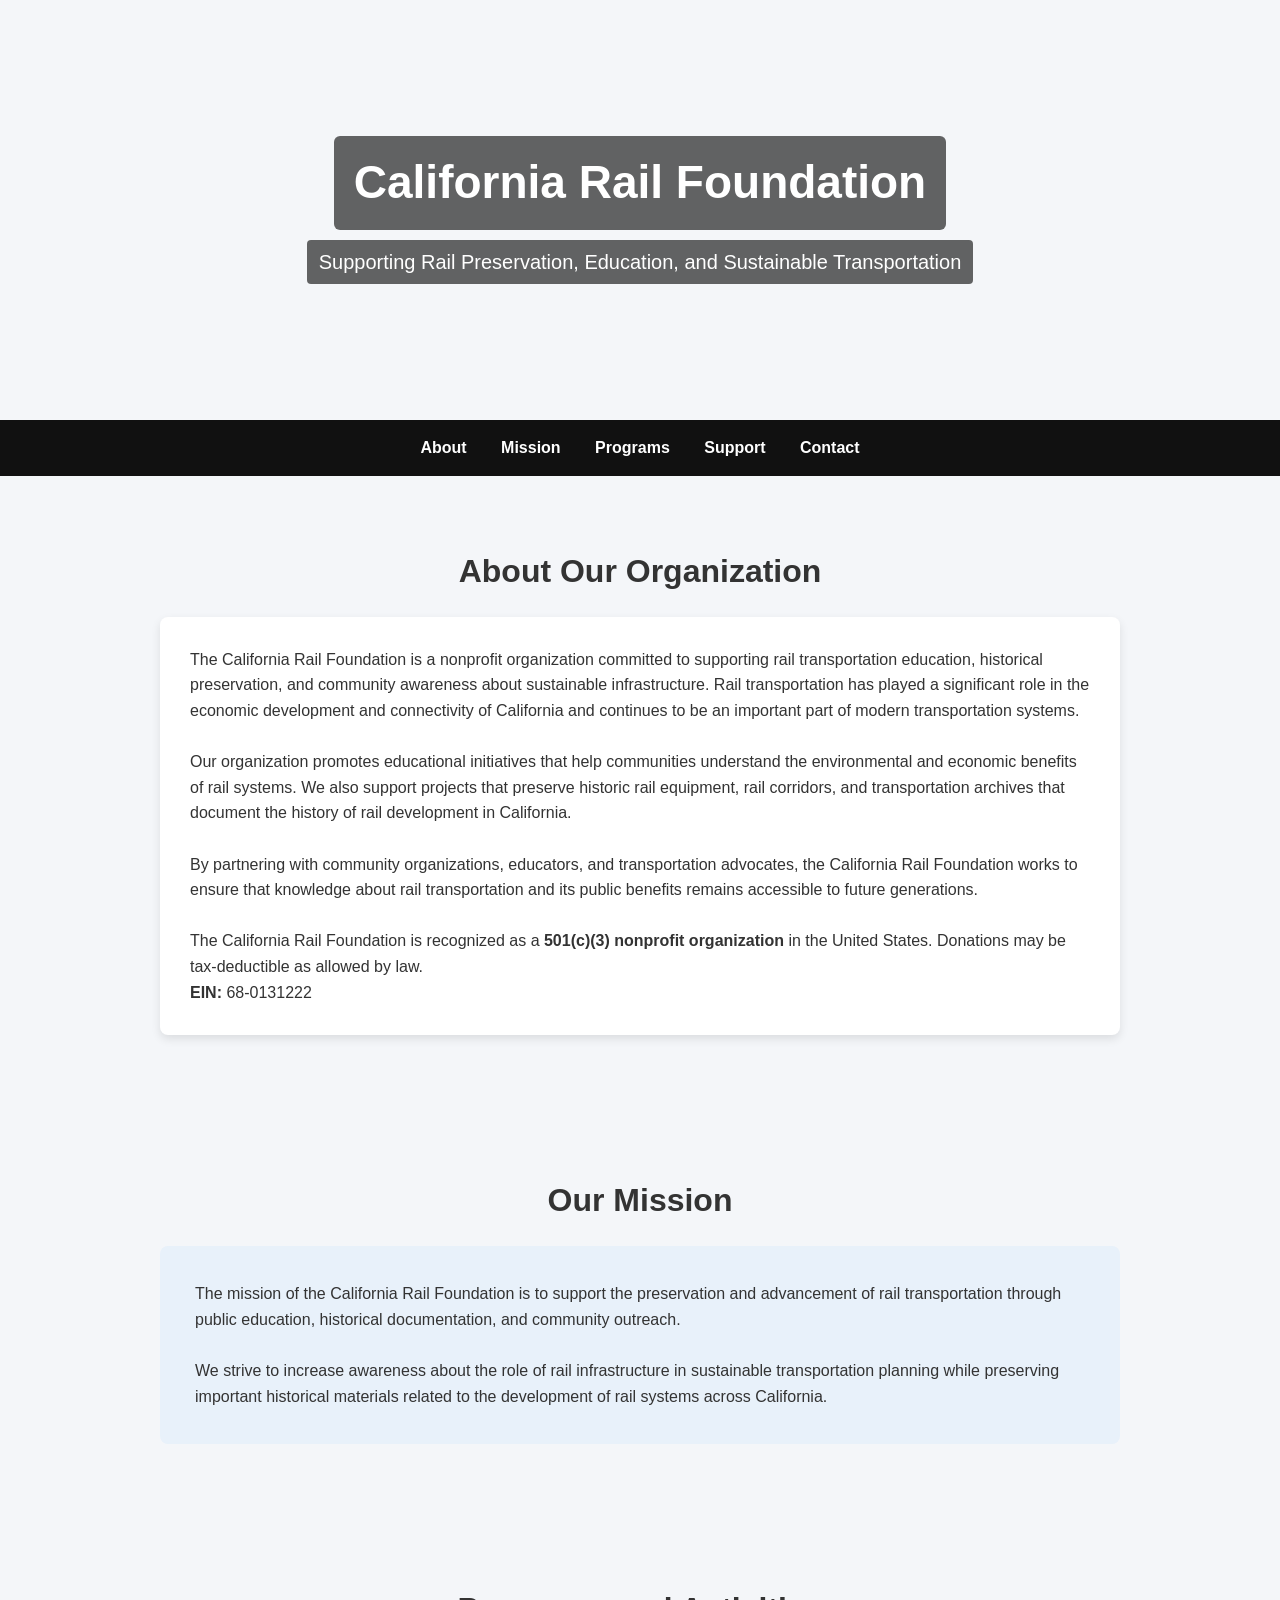
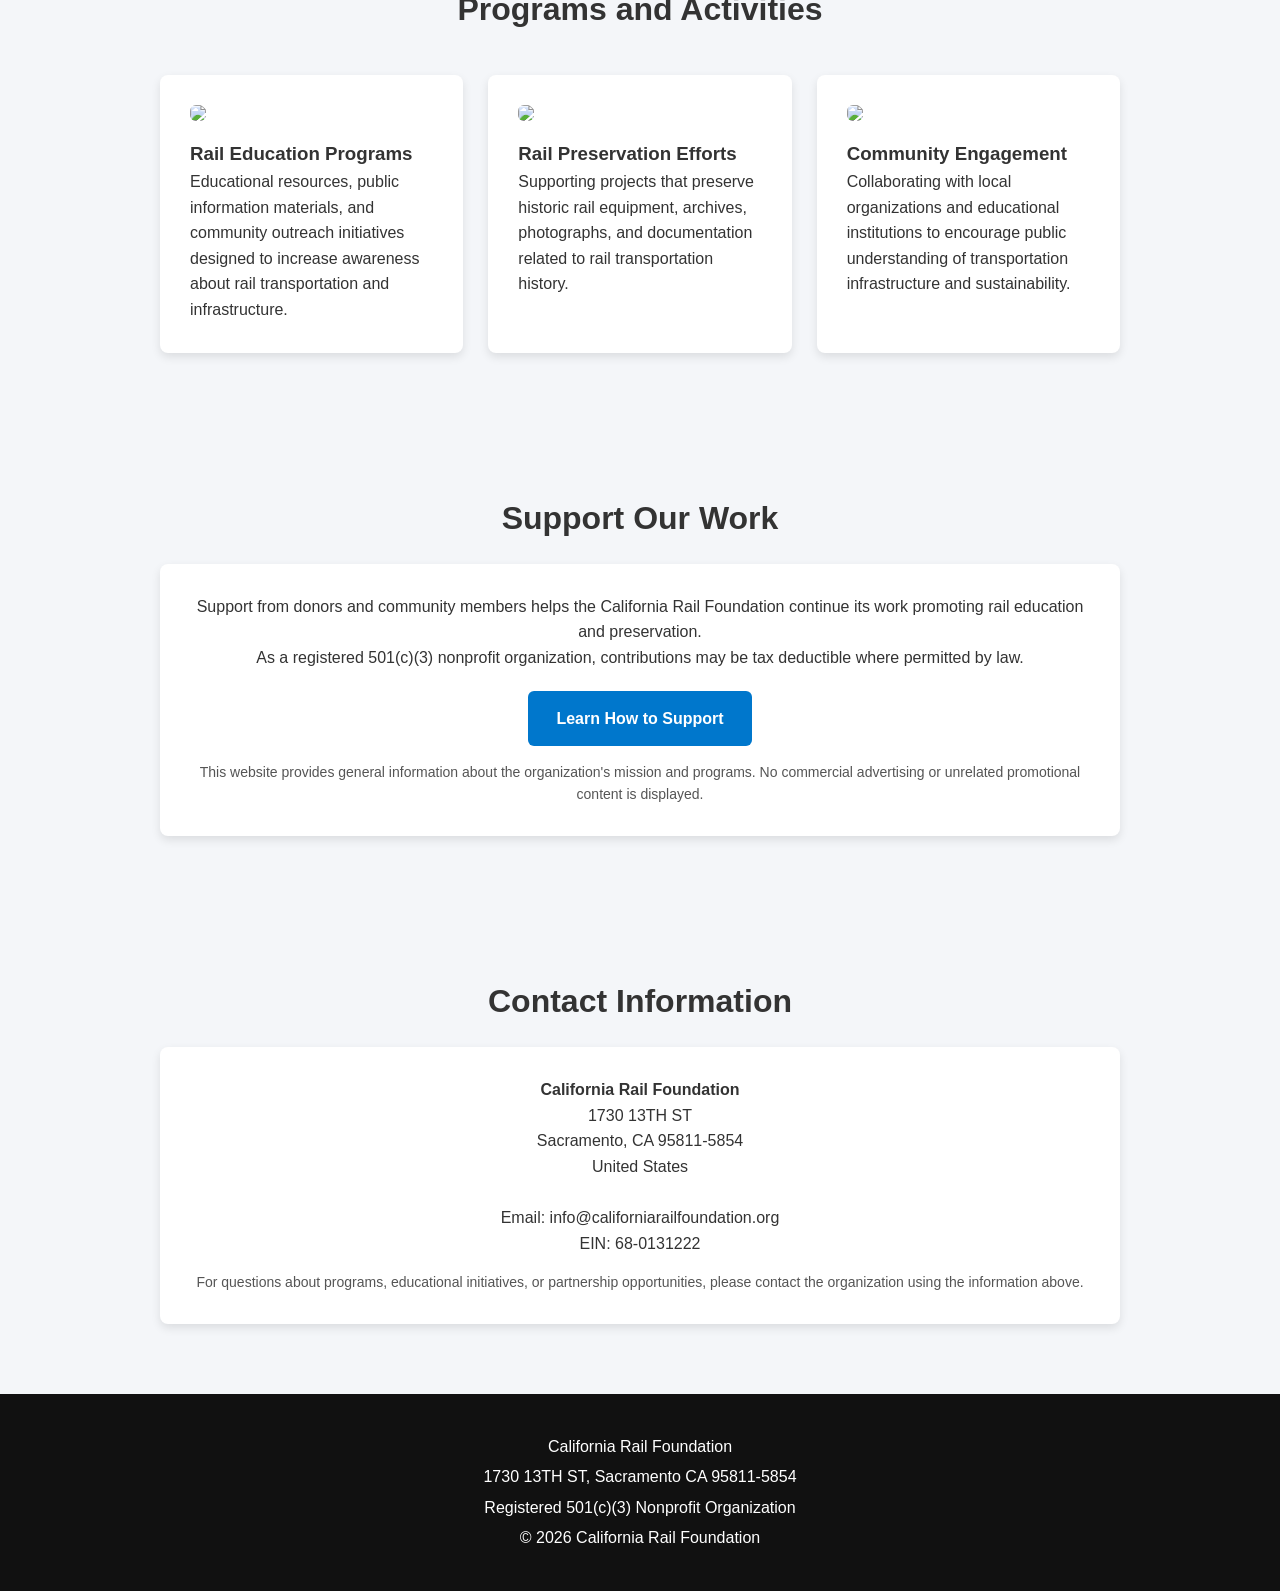
==== index.html @ eda90eb4 "Update index.html" ====
<!DOCTYPE html>
<html lang="en">

<head>

<meta charset="UTF-8">
<meta name="viewport" content="width=device-width, initial-scale=1.0">

<title>California Rail Foundation | Nonprofit Organization</title>

<meta name="description" content="California Rail Foundation is a nonprofit organization dedicated to rail preservation, transportation education, and sustainable infrastructure awareness.">

<style>

*{
margin:0;
padding:0;
box-sizing:border-box;
}

body{
font-family:Arial, Helvetica, sans-serif;
background:#f4f6f9;
color:#333;
line-height:1.6;
scroll-behavior:smooth;
}

header{
background:url("https://images.unsplash.com/photo-1501706362039-c6e13bdfc6df") center/cover;
height:420px;
display:flex;
align-items:center;
justify-content:center;
flex-direction:column;
text-align:center;
color:white;
}

header h1{
font-size:46px;
background:rgba(0,0,0,0.6);
padding:10px 20px;
border-radius:6px;
}

header p{
margin-top:10px;
font-size:20px;
background:rgba(0,0,0,0.6);
padding:6px 12px;
border-radius:4px;
}

nav{
background:#111;
padding:15px;
text-align:center;
position:sticky;
top:0;
z-index:999;
}

nav a{
color:white;
text-decoration:none;
margin:0 15px;
font-weight:bold;
}

nav a:hover{
color:#00bfff;
}

section{
max-width:1000px;
margin:auto;
padding:70px 20px;
}

h2{
font-size:32px;
margin-bottom:20px;
text-align:center;
}

.card{
background:white;
padding:30px;
border-radius:8px;
box-shadow:0 4px 10px rgba(0,0,0,0.1);
margin-top:20px;
}

.grid{
display:grid;
grid-template-columns:repeat(auto-fit,minmax(250px,1fr));
gap:25px;
}

.program img{
width:100%;
border-radius:6px;
margin-bottom:10px;
}

.mission{
background:#e8f1fa;
padding:35px;
border-radius:8px;
}

.donate{
text-align:center;
}

.donate a{
display:inline-block;
background:#0077cc;
color:white;
padding:15px 28px;
margin-top:20px;
border-radius:6px;
text-decoration:none;
font-weight:bold;
}

.donate a:hover{
background:#005fa3;
}

.contact{
text-align:center;
}

.policy{
font-size:14px;
color:#555;
margin-top:15px;
}

footer{
background:#111;
color:white;
text-align:center;
padding:35px;
}

footer p{
margin:5px 0;
}

@media(max-width:700px){

header h1{
font-size:30px;
}

h2{
font-size:26px;
}

}

</style>

</head>

<body>

<header>

<h1>California Rail Foundation</h1>

<p>Supporting Rail Preservation, Education, and Sustainable Transportation</p>

</header>

<nav>

<a href="#about">About</a>
<a href="#mission">Mission</a>
<a href="#programs">Programs</a>
<a href="#donate">Support</a>
<a href="#contact">Contact</a>

</nav>

<section id="about">

<h2>About Our Organization</h2>

<div class="card">

<p>
The California Rail Foundation is a nonprofit organization committed to supporting
rail transportation education, historical preservation, and community awareness
about sustainable infrastructure. Rail transportation has played a significant
role in the economic development and connectivity of California and continues
to be an important part of modern transportation systems.
</p>

<br>

<p>
Our organization promotes educational initiatives that help communities understand
the environmental and economic benefits of rail systems. We also support projects
that preserve historic rail equipment, rail corridors, and transportation archives
that document the history of rail development in California.
</p>

<br>

<p>
By partnering with community organizations, educators, and transportation
advocates, the California Rail Foundation works to ensure that knowledge about
rail transportation and its public benefits remains accessible to future
generations.
</p>

<br>

<p>
The California Rail Foundation is recognized as a <strong>501(c)(3) nonprofit
organization</strong> in the United States. Donations may be tax-deductible as
allowed by law.
</p>

<p><strong>EIN:</strong> 68-0131222</p>

</div>

</section>

<section id="mission">

<h2>Our Mission</h2>

<div class="mission">

<p>
The mission of the California Rail Foundation is to support the preservation
and advancement of rail transportation through public education, historical
documentation, and community outreach.
</p>

<br>

<p>
We strive to increase awareness about the role of rail infrastructure in
sustainable transportation planning while preserving important historical
materials related to the development of rail systems across California.
</p>

</div>

</section>

<section id="programs">

<h2>Programs and Activities</h2>

<div class="grid">

<div class="card program">

<img src="https://images.unsplash.com/photo-1517949908110-72c2cb9c1cce">

<h3>Rail Education Programs</h3>

<p>
Educational resources, public information materials, and community outreach
initiatives designed to increase awareness about rail transportation and
infrastructure.
</p>

</div>

<div class="card program">

<img src="https://images.unsplash.com/photo-1502877338535-766e1452684a">

<h3>Rail Preservation Efforts</h3>

<p>
Supporting projects that preserve historic rail equipment, archives,
photographs, and documentation related to rail transportation history.
</p>

</div>

<div class="card program">

<img src="https://images.unsplash.com/photo-1494526585095-c41746248156">

<h3>Community Engagement</h3>

<p>
Collaborating with local organizations and educational institutions to
encourage public understanding of transportation infrastructure and
sustainability.
</p>

</div>

</div>

</section>

<section id="donate">

<h2>Support Our Work</h2>

<div class="card donate">

<p>
Support from donors and community members helps the California Rail
Foundation continue its work promoting rail education and preservation.
</p>

<p>
As a registered 501(c)(3) nonprofit organization, contributions may be
tax deductible where permitted by law.
</p>

<a href="#">Learn How to Support</a>

<p class="policy">
This website provides general information about the organization's
mission and programs. No commercial advertising or unrelated
promotional content is displayed.
</p>

</div>

</section>

<section id="contact">

<h2>Contact Information</h2>

<div class="card contact">

<p><strong>California Rail Foundation</strong></p>

<p>
1730 13TH ST<br>
Sacramento, CA 95811-5854<br>
United States
</p>

<br>

<p>Email: info@californiarailfoundation.org</p>

<p>EIN: 68-0131222</p>

<p class="policy">
For questions about programs, educational initiatives, or partnership
opportunities, please contact the organization using the information above.
</p>

</div>

</section>

<footer>

<p>California Rail Foundation</p>

<p>1730 13TH ST, Sacramento CA 95811-5854</p>

<p>Registered 501(c)(3) Nonprofit Organization</p>

<p>© 2026 California Rail Foundation</p>

</footer>

</body>
</html>
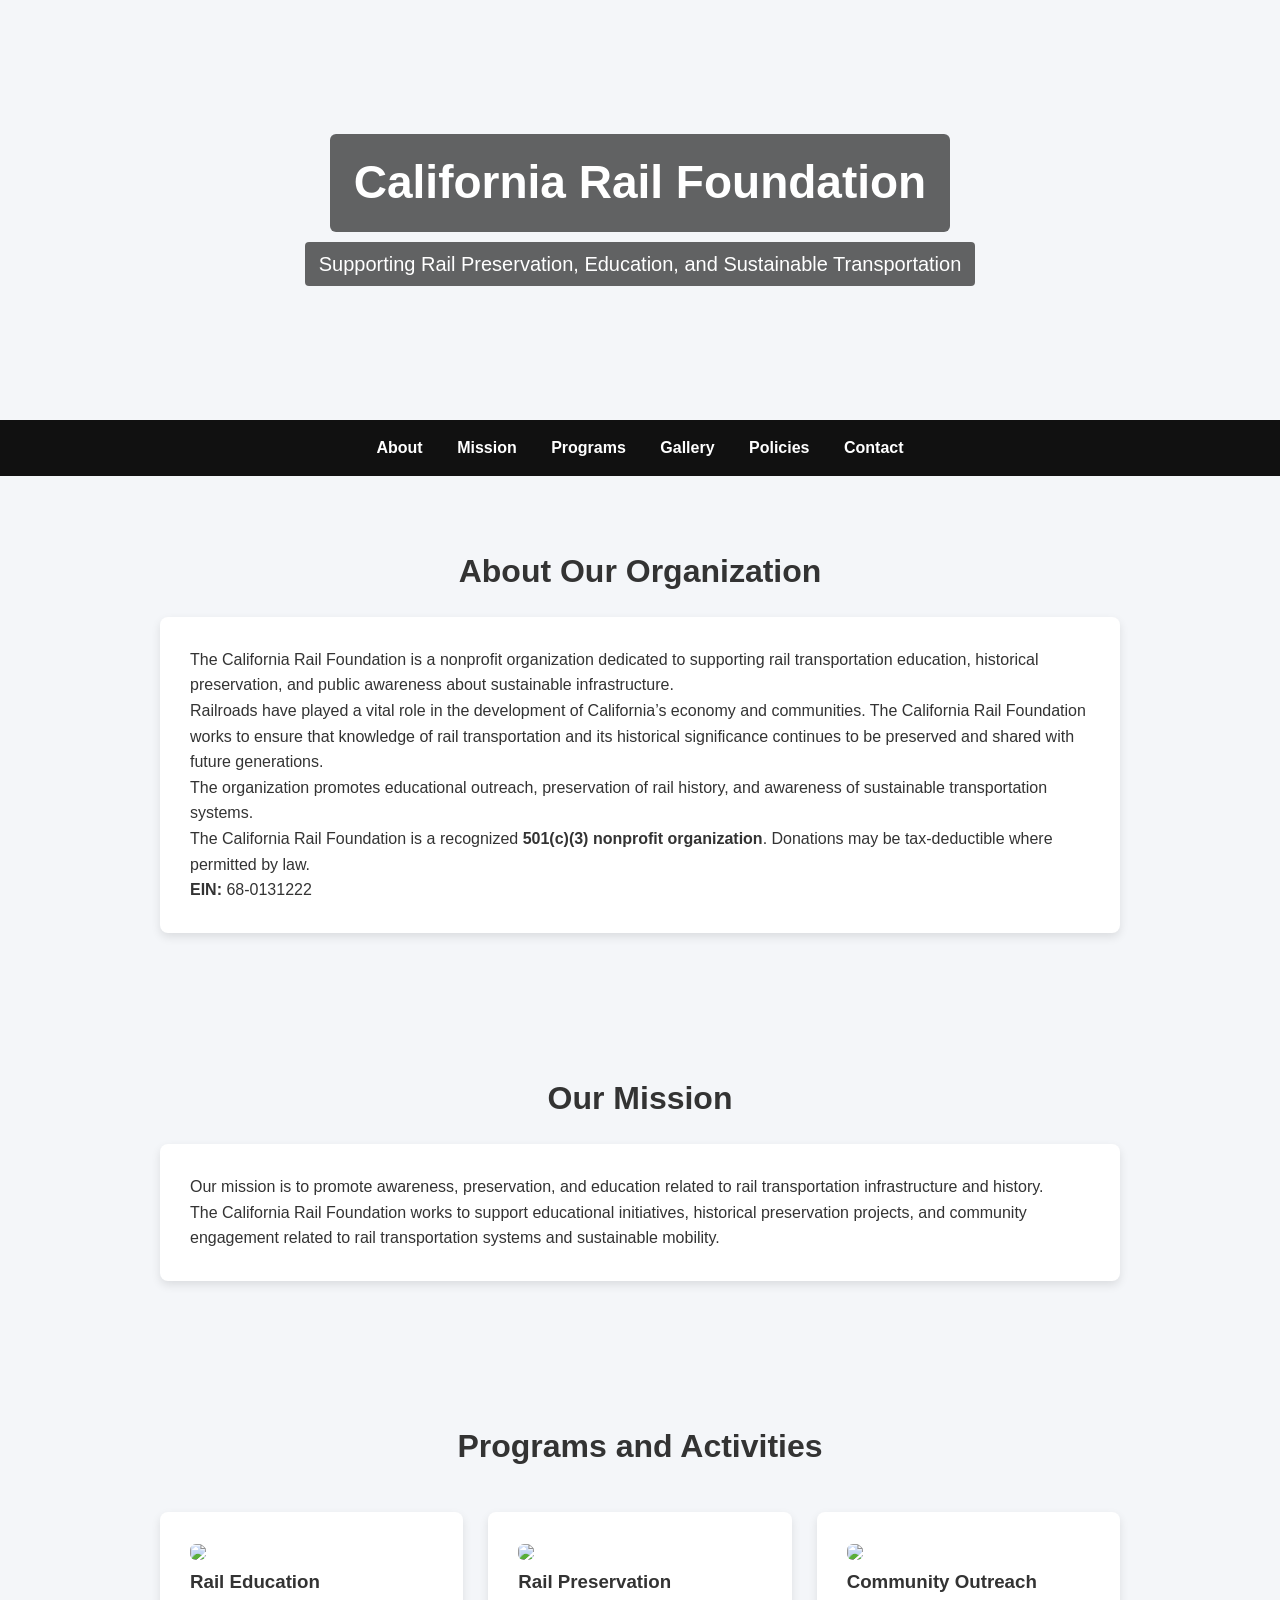
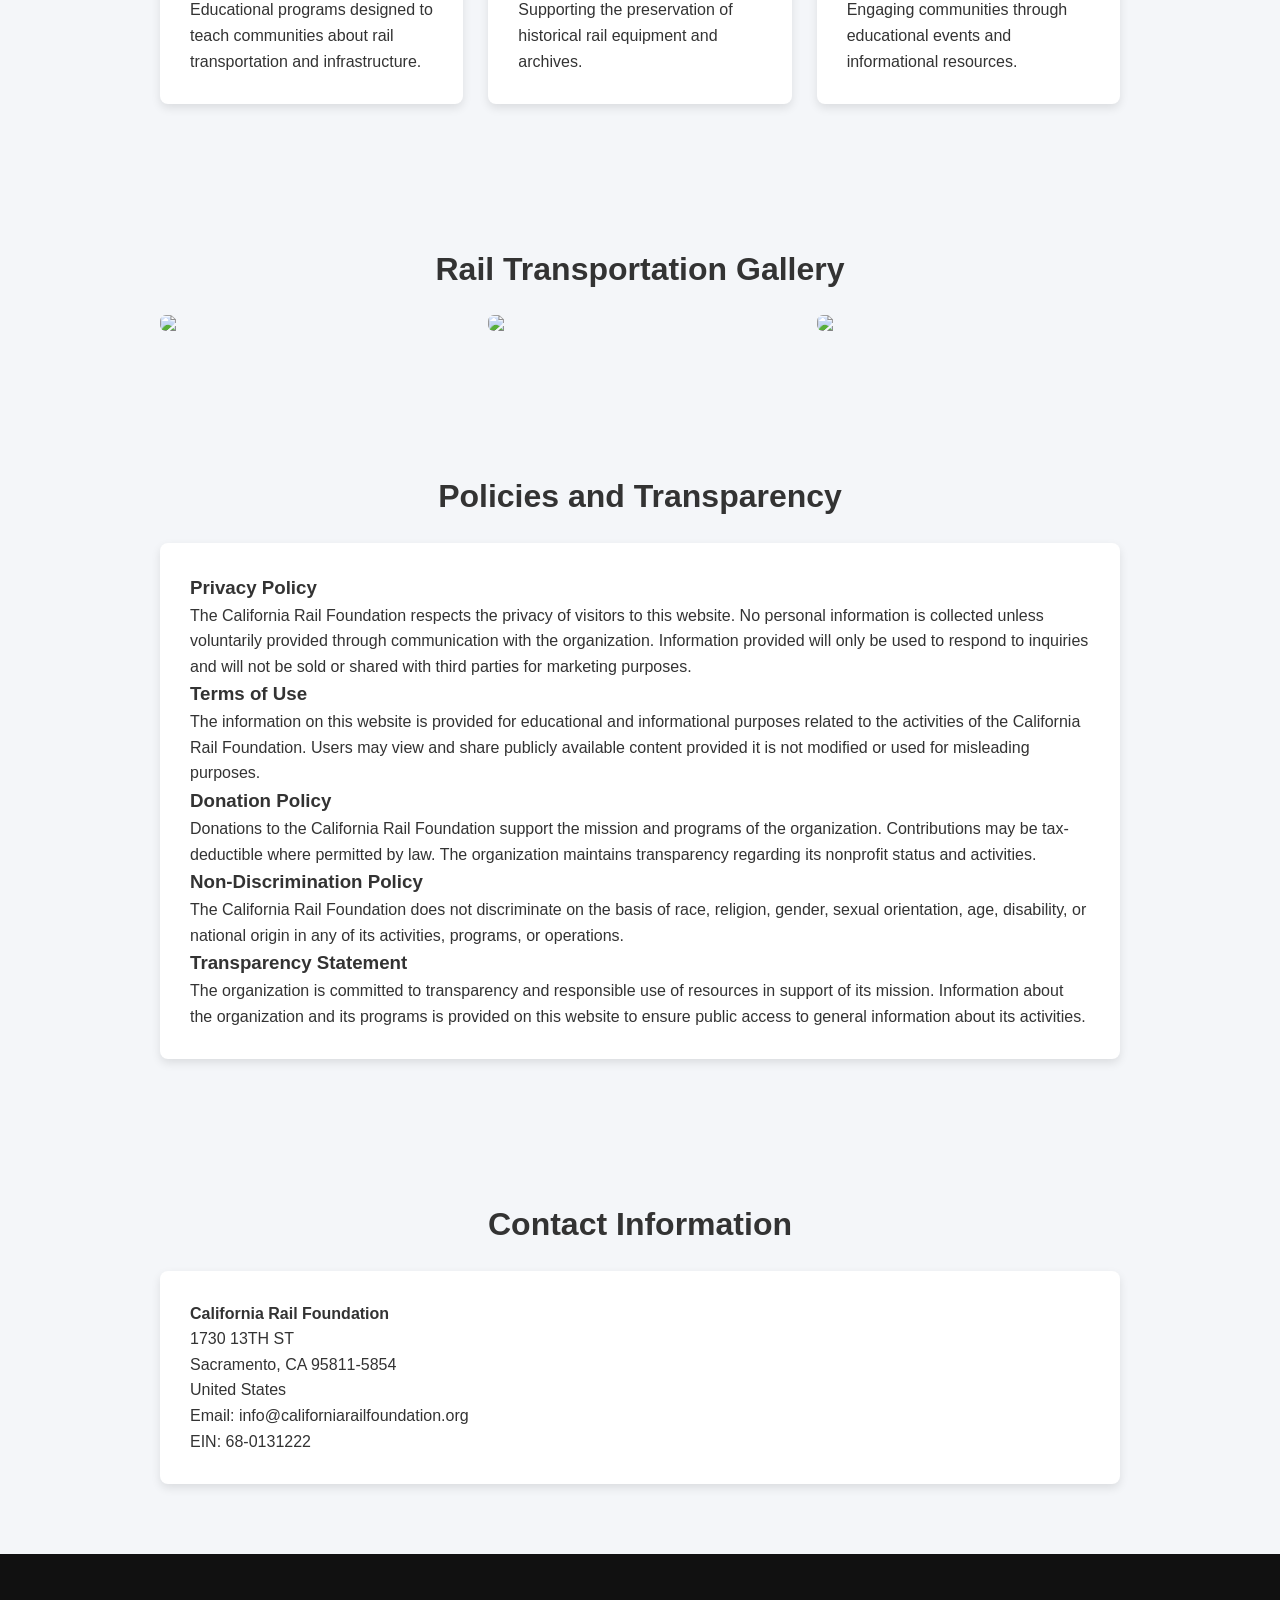
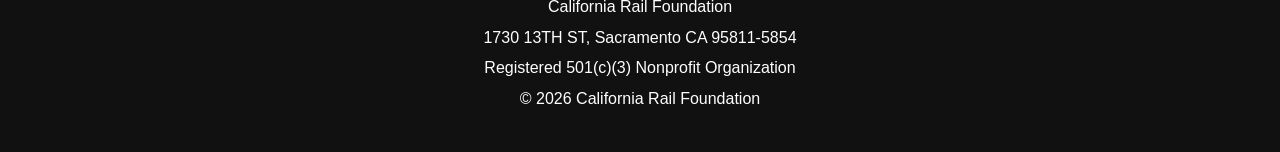
==== commit 88085bde: "Update index.html" ====
--- a/index.html
+++ b/index.html
@@ -1,6 +1,5 @@
 <!DOCTYPE html>
 <html lang="en">
-
 <head>
 
 <meta charset="UTF-8">
@@ -8,7 +7,7 @@
 
 <title>California Rail Foundation | Nonprofit Organization</title>
 
-<meta name="description" content="California Rail Foundation is a nonprofit organization dedicated to rail preservation, transportation education, and sustainable infrastructure awareness.">
+<meta name="description" content="California Rail Foundation is a nonprofit organization dedicated to rail education, rail preservation, and sustainable transportation awareness.">
 
 <style>
 
@@ -30,9 +29,9 @@
 background:url("https://images.unsplash.com/photo-1501706362039-c6e13bdfc6df") center/cover;
 height:420px;
 display:flex;
+flex-direction:column;
+justify-content:center;
 align-items:center;
-justify-content:center;
-flex-direction:column;
 text-align:center;
 color:white;
 }
@@ -40,7 +39,7 @@
 header h1{
 font-size:46px;
 background:rgba(0,0,0,0.6);
-padding:10px 20px;
+padding:12px 24px;
 border-radius:6px;
 }
 
@@ -48,7 +47,7 @@
 margin-top:10px;
 font-size:20px;
 background:rgba(0,0,0,0.6);
-padding:6px 12px;
+padding:6px 14px;
 border-radius:4px;
 }
 
@@ -58,7 +57,6 @@
 text-align:center;
 position:sticky;
 top:0;
-z-index:999;
 }
 
 nav a{
@@ -79,9 +77,9 @@
 }
 
 h2{
+text-align:center;
+margin-bottom:20px;
 font-size:32px;
-margin-bottom:20px;
-text-align:center;
 }
 
 .card{
@@ -98,45 +96,15 @@
 gap:25px;
 }
 
-.program img{
+.grid img{
 width:100%;
 border-radius:6px;
-margin-bottom:10px;
-}
-
-.mission{
-background:#e8f1fa;
-padding:35px;
-border-radius:8px;
-}
-
-.donate{
-text-align:center;
-}
-
-.donate a{
-display:inline-block;
-background:#0077cc;
-color:white;
-padding:15px 28px;
-margin-top:20px;
-border-radius:6px;
-text-decoration:none;
-font-weight:bold;
-}
-
-.donate a:hover{
-background:#005fa3;
-}
-
-.contact{
-text-align:center;
 }
 
 .policy{
 font-size:14px;
 color:#555;
-margin-top:15px;
+margin-top:10px;
 }
 
 footer{
@@ -150,18 +118,6 @@
 margin:5px 0;
 }
 
-@media(max-width:700px){
-
-header h1{
-font-size:30px;
-}
-
-h2{
-font-size:26px;
-}
-
-}
-
 </style>
 
 </head>
@@ -181,7 +137,8 @@
 <a href="#about">About</a>
 <a href="#mission">Mission</a>
 <a href="#programs">Programs</a>
-<a href="#donate">Support</a>
+<a href="#gallery">Gallery</a>
+<a href="#policies">Policies</a>
 <a href="#contact">Contact</a>
 
 </nav>
@@ -193,37 +150,27 @@
 <div class="card">
 
 <p>
-The California Rail Foundation is a nonprofit organization committed to supporting
-rail transportation education, historical preservation, and community awareness
-about sustainable infrastructure. Rail transportation has played a significant
-role in the economic development and connectivity of California and continues
-to be an important part of modern transportation systems.
-</p>
-
-<br>
-
-<p>
-Our organization promotes educational initiatives that help communities understand
-the environmental and economic benefits of rail systems. We also support projects
-that preserve historic rail equipment, rail corridors, and transportation archives
-that document the history of rail development in California.
-</p>
-
-<br>
-
-<p>
-By partnering with community organizations, educators, and transportation
-advocates, the California Rail Foundation works to ensure that knowledge about
-rail transportation and its public benefits remains accessible to future
-generations.
-</p>
-
-<br>
-
-<p>
-The California Rail Foundation is recognized as a <strong>501(c)(3) nonprofit
-organization</strong> in the United States. Donations may be tax-deductible as
-allowed by law.
+The California Rail Foundation is a nonprofit organization dedicated to
+supporting rail transportation education, historical preservation, and
+public awareness about sustainable infrastructure.
+</p>
+
+<p>
+Railroads have played a vital role in the development of California’s
+economy and communities. The California Rail Foundation works to ensure
+that knowledge of rail transportation and its historical significance
+continues to be preserved and shared with future generations.
+</p>
+
+<p>
+The organization promotes educational outreach, preservation of rail
+history, and awareness of sustainable transportation systems.
+</p>
+
+<p>
+The California Rail Foundation is a recognized
+<strong>501(c)(3) nonprofit organization</strong>.
+Donations may be tax-deductible where permitted by law.
 </p>
 
 <p><strong>EIN:</strong> 68-0131222</p>
@@ -236,20 +183,17 @@
 
 <h2>Our Mission</h2>
 
-<div class="mission">
-
-<p>
-The mission of the California Rail Foundation is to support the preservation
-and advancement of rail transportation through public education, historical
-documentation, and community outreach.
-</p>
-
-<br>
-
-<p>
-We strive to increase awareness about the role of rail infrastructure in
-sustainable transportation planning while preserving important historical
-materials related to the development of rail systems across California.
+<div class="card">
+
+<p>
+Our mission is to promote awareness, preservation, and education related
+to rail transportation infrastructure and history.
+</p>
+
+<p>
+The California Rail Foundation works to support educational initiatives,
+historical preservation projects, and community engagement related to
+rail transportation systems and sustainable mobility.
 </p>
 
 </div>
@@ -262,73 +206,91 @@
 
 <div class="grid">
 
-<div class="card program">
-
+<div class="card">
 <img src="https://images.unsplash.com/photo-1517949908110-72c2cb9c1cce">
-
-<h3>Rail Education Programs</h3>
-
-<p>
-Educational resources, public information materials, and community outreach
-initiatives designed to increase awareness about rail transportation and
-infrastructure.
-</p>
-
-</div>
-
-<div class="card program">
-
+<h3>Rail Education</h3>
+<p>Educational programs designed to teach communities about rail transportation and infrastructure.</p>
+</div>
+
+<div class="card">
 <img src="https://images.unsplash.com/photo-1502877338535-766e1452684a">
-
-<h3>Rail Preservation Efforts</h3>
-
-<p>
-Supporting projects that preserve historic rail equipment, archives,
-photographs, and documentation related to rail transportation history.
-</p>
-
-</div>
-
-<div class="card program">
-
+<h3>Rail Preservation</h3>
+<p>Supporting the preservation of historical rail equipment and archives.</p>
+</div>
+
+<div class="card">
 <img src="https://images.unsplash.com/photo-1494526585095-c41746248156">
-
-<h3>Community Engagement</h3>
-
-<p>
-Collaborating with local organizations and educational institutions to
-encourage public understanding of transportation infrastructure and
-sustainability.
-</p>
-
-</div>
-
-</div>
-
-</section>
-
-<section id="donate">
-
-<h2>Support Our Work</h2>
-
-<div class="card donate">
-
-<p>
-Support from donors and community members helps the California Rail
-Foundation continue its work promoting rail education and preservation.
-</p>
-
-<p>
-As a registered 501(c)(3) nonprofit organization, contributions may be
-tax deductible where permitted by law.
-</p>
-
-<a href="#">Learn How to Support</a>
-
-<p class="policy">
-This website provides general information about the organization's
-mission and programs. No commercial advertising or unrelated
-promotional content is displayed.
+<h3>Community Outreach</h3>
+<p>Engaging communities through educational events and informational resources.</p>
+</div>
+
+</div>
+
+</section>
+
+<section id="gallery">
+
+<h2>Rail Transportation Gallery</h2>
+
+<div class="grid">
+
+<img src="https://images.unsplash.com/photo-1474487548417-781cb71495f3">
+<img src="https://images.unsplash.com/photo-1465447142348-e9952c393450">
+<img src="https://images.unsplash.com/photo-1500530855697-b586d89ba3ee">
+
+</div>
+
+</section>
+
+<section id="policies">
+
+<h2>Policies and Transparency</h2>
+
+<div class="card">
+
+<h3>Privacy Policy</h3>
+
+<p>
+The California Rail Foundation respects the privacy of visitors to this
+website. No personal information is collected unless voluntarily provided
+through communication with the organization. Information provided will
+only be used to respond to inquiries and will not be sold or shared with
+third parties for marketing purposes.
+</p>
+
+<h3>Terms of Use</h3>
+
+<p>
+The information on this website is provided for educational and
+informational purposes related to the activities of the California
+Rail Foundation. Users may view and share publicly available content
+provided it is not modified or used for misleading purposes.
+</p>
+
+<h3>Donation Policy</h3>
+
+<p>
+Donations to the California Rail Foundation support the mission and
+programs of the organization. Contributions may be tax-deductible where
+permitted by law. The organization maintains transparency regarding
+its nonprofit status and activities.
+</p>
+
+<h3>Non-Discrimination Policy</h3>
+
+<p>
+The California Rail Foundation does not discriminate on the basis of
+race, religion, gender, sexual orientation, age, disability, or national
+origin in any of its activities, programs, or operations.
+</p>
+
+<h3>Transparency Statement</h3>
+
+<p>
+The organization is committed to transparency and responsible use of
+resources in support of its mission. Information about the organization
+and its programs is provided on this website to ensure public access to
+general information about its activities.
 </p>
 
 </div>
@@ -339,7 +301,7 @@
 
 <h2>Contact Information</h2>
 
-<div class="card contact">
+<div class="card">
 
 <p><strong>California Rail Foundation</strong></p>
 
@@ -349,16 +311,9 @@
 United States
 </p>
 
-<br>
-
 <p>Email: info@californiarailfoundation.org</p>
 
 <p>EIN: 68-0131222</p>
-
-<p class="policy">
-For questions about programs, educational initiatives, or partnership
-opportunities, please contact the organization using the information above.
-</p>
 
 </div>
 
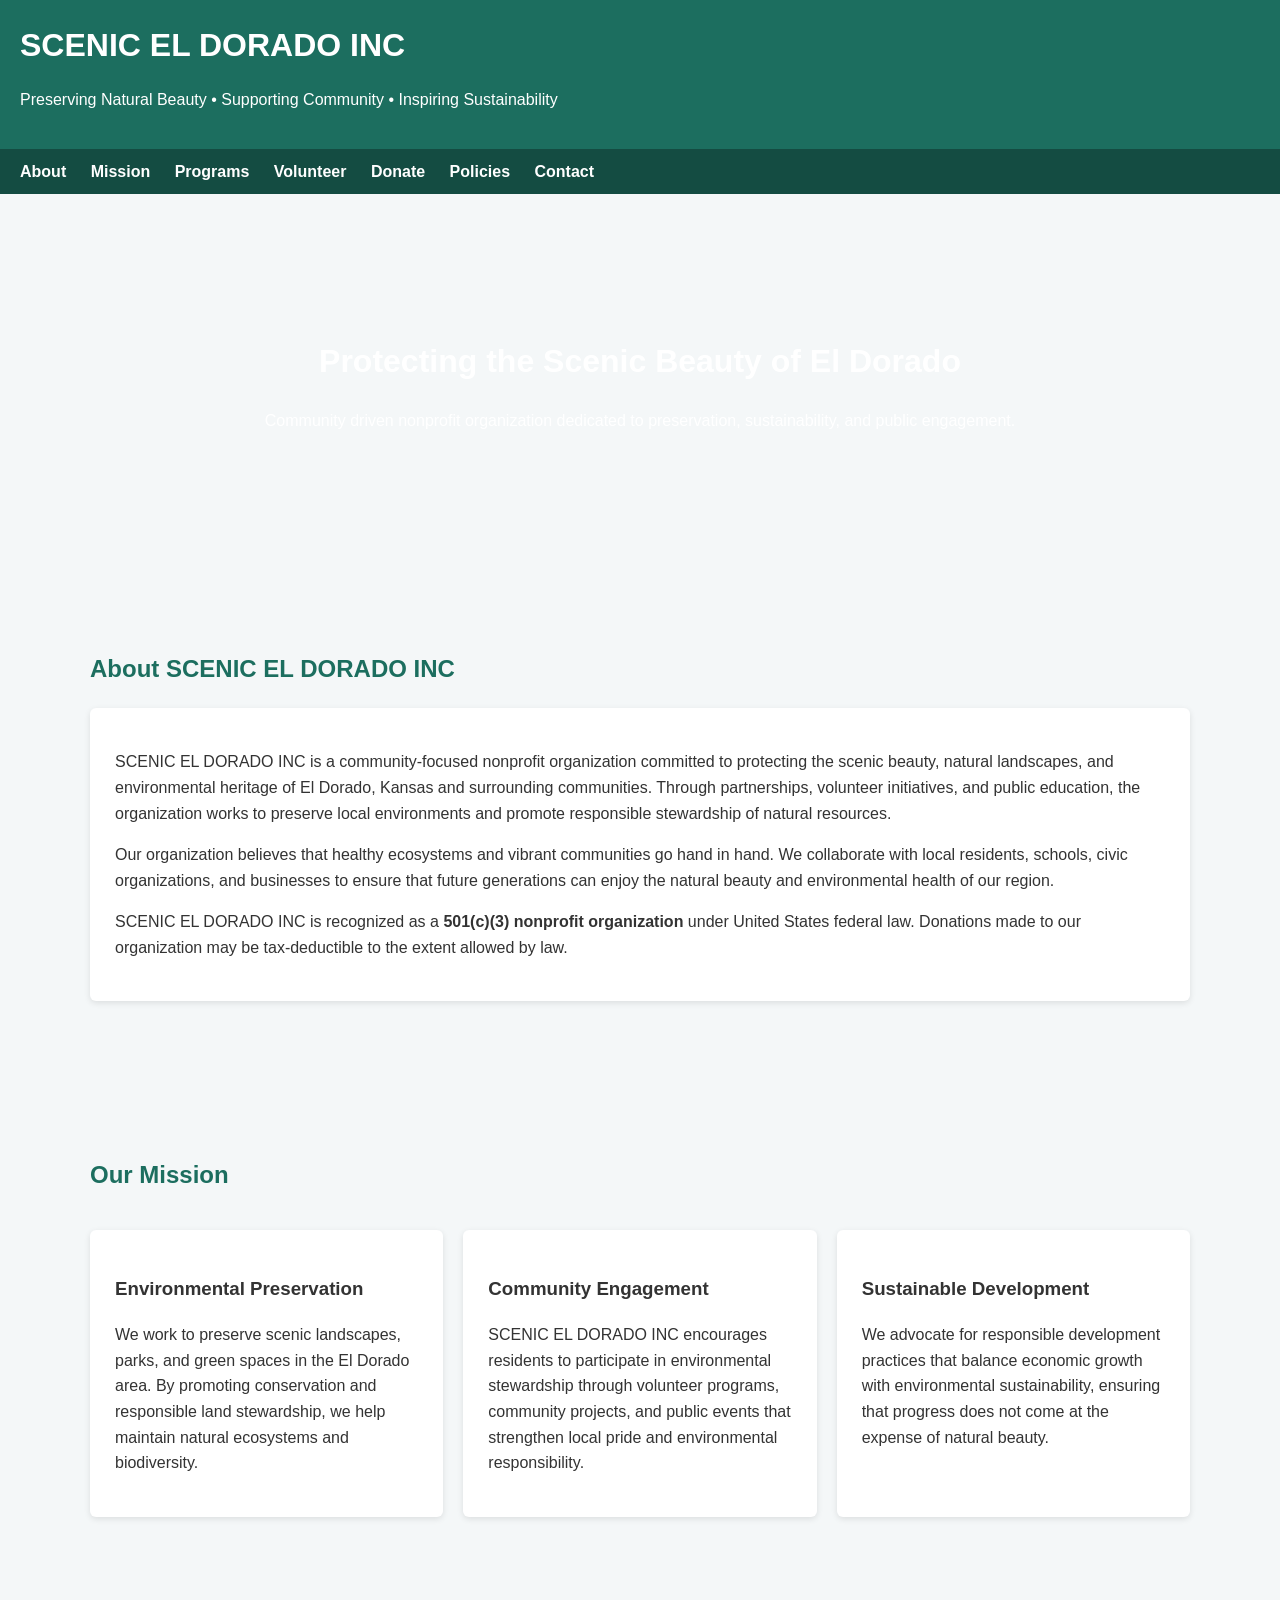
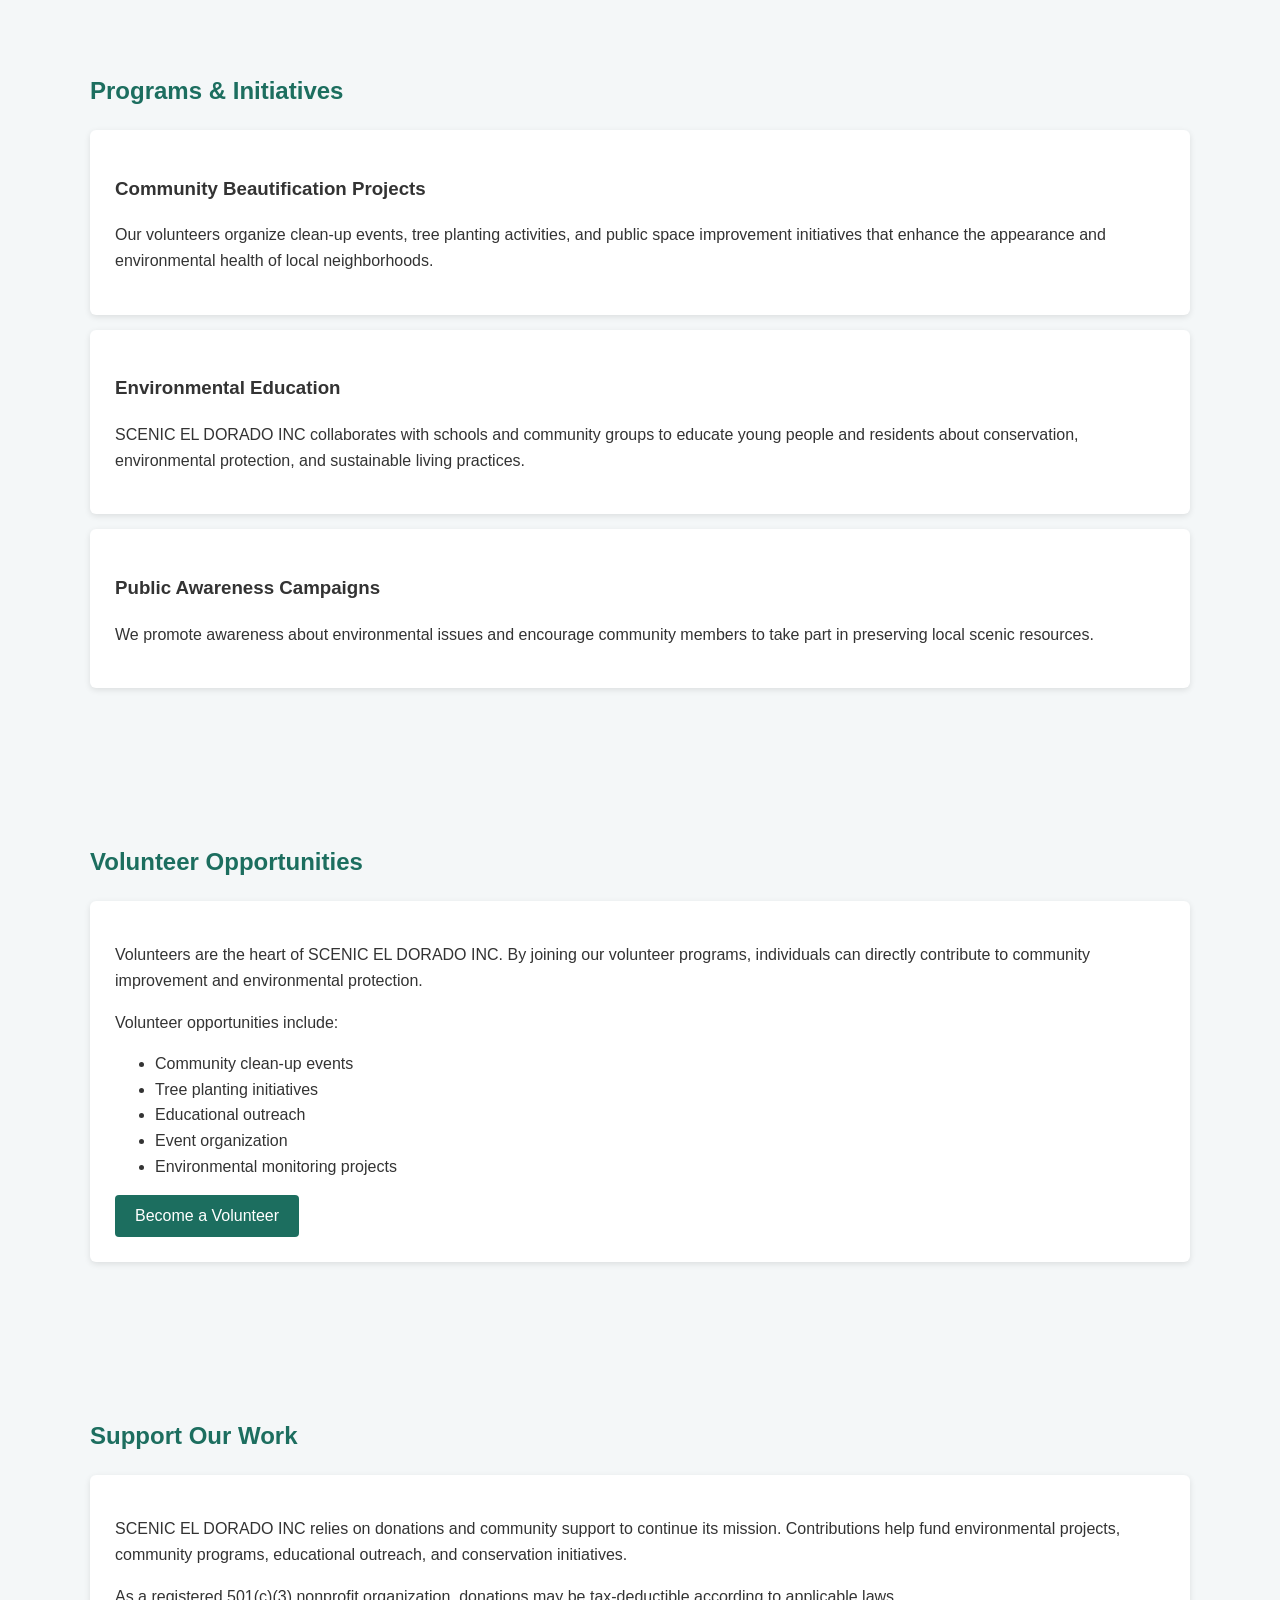
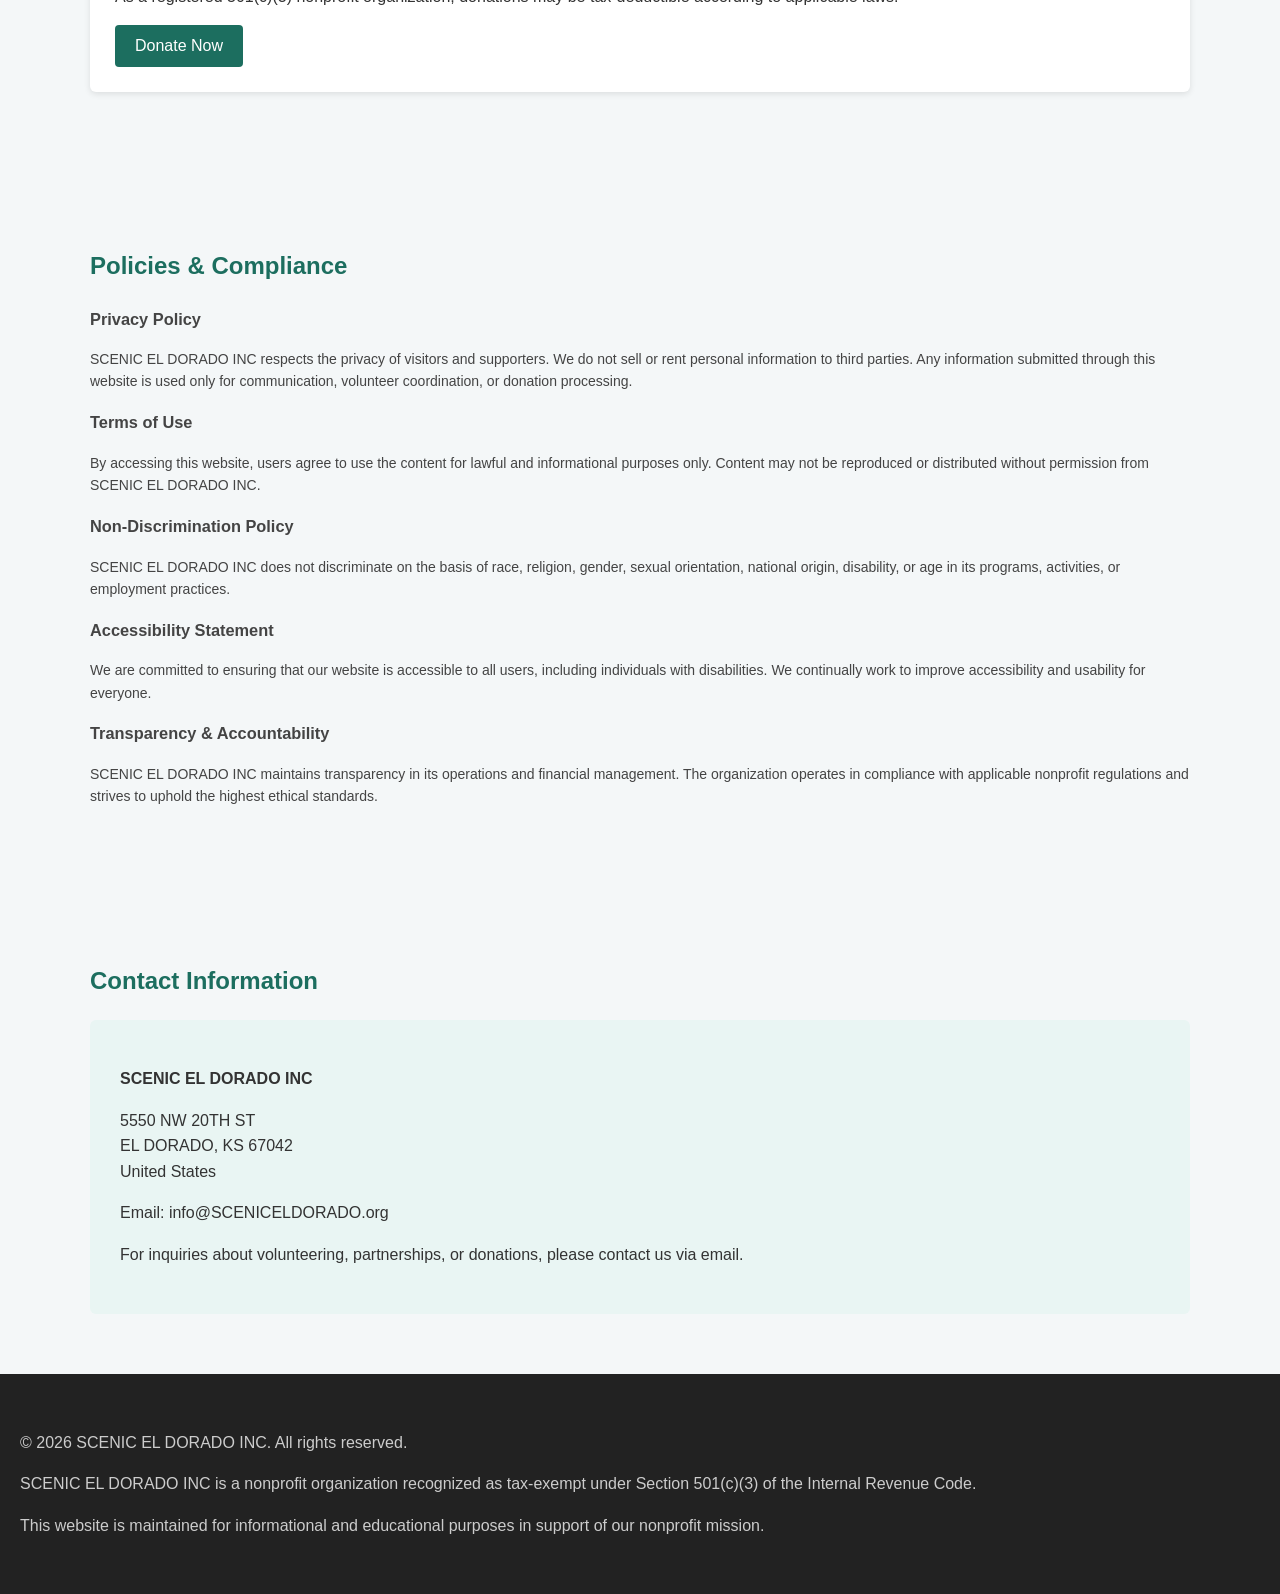
==== commit 473e14c1: "Update index.html" ====
--- a/index.html
+++ b/index.html
@@ -1,333 +1,329 @@
 <!DOCTYPE html>
 <html lang="en">
 <head>
-
 <meta charset="UTF-8">
 <meta name="viewport" content="width=device-width, initial-scale=1.0">
-
-<title>California Rail Foundation | Nonprofit Organization</title>
-
-<meta name="description" content="California Rail Foundation is a nonprofit organization dedicated to rail education, rail preservation, and sustainable transportation awareness.">
+<title>SCENIC EL DORADO INC | Community & Scenic Preservation</title>
+
+<meta name="description" content="SCENIC EL DORADO INC is a 501(c)(3) nonprofit dedicated to preserving natural beauty, promoting community engagement, and supporting sustainable development in El Dorado, Kansas.">
 
 <style>
 
-*{
+body{
+font-family:Arial,Helvetica,sans-serif;
 margin:0;
-padding:0;
-box-sizing:border-box;
-}
-
-body{
-font-family:Arial, Helvetica, sans-serif;
-background:#f4f6f9;
+background:#f4f7f8;
 color:#333;
 line-height:1.6;
-scroll-behavior:smooth;
 }
 
 header{
-background:url("https://images.unsplash.com/photo-1501706362039-c6e13bdfc6df") center/cover;
-height:420px;
-display:flex;
-flex-direction:column;
-justify-content:center;
-align-items:center;
-text-align:center;
+background:#1c6e5f;
 color:white;
+padding:20px;
 }
 
 header h1{
-font-size:46px;
-background:rgba(0,0,0,0.6);
-padding:12px 24px;
-border-radius:6px;
-}
-
-header p{
-margin-top:10px;
-font-size:20px;
-background:rgba(0,0,0,0.6);
-padding:6px 14px;
-border-radius:4px;
+margin:0;
 }
 
 nav{
-background:#111;
-padding:15px;
-text-align:center;
-position:sticky;
-top:0;
+background:#144c42;
+padding:10px;
 }
 
 nav a{
 color:white;
+margin:10px;
 text-decoration:none;
-margin:0 15px;
 font-weight:bold;
 }
 
 nav a:hover{
-color:#00bfff;
+text-decoration:underline;
+}
+
+.hero{
+background:url('https://images.unsplash.com/photo-1500530855697-b586d89ba3ee') center/cover no-repeat;
+color:white;
+padding:120px 20px;
+text-align:center;
 }
 
 section{
-max-width:1000px;
+padding:60px 20px;
+max-width:1100px;
 margin:auto;
-padding:70px 20px;
 }
 
 h2{
-text-align:center;
+color:#1c6e5f;
 margin-bottom:20px;
-font-size:32px;
 }
 
 .card{
 background:white;
-padding:30px;
-border-radius:8px;
-box-shadow:0 4px 10px rgba(0,0,0,0.1);
-margin-top:20px;
+padding:25px;
+margin:15px 0;
+border-radius:6px;
+box-shadow:0 2px 6px rgba(0,0,0,0.1);
 }
 
 .grid{
 display:grid;
 grid-template-columns:repeat(auto-fit,minmax(250px,1fr));
-gap:25px;
-}
-
-.grid img{
-width:100%;
+gap:20px;
+}
+
+footer{
+background:#222;
+color:#ccc;
+padding:40px 20px;
+}
+
+footer a{
+color:#9be3d6;
+text-decoration:none;
+}
+
+footer a:hover{
+text-decoration:underline;
+}
+
+.contact{
+background:#e9f5f3;
+padding:30px;
 border-radius:6px;
+}
+
+button{
+background:#1c6e5f;
+color:white;
+border:none;
+padding:12px 20px;
+border-radius:4px;
+font-size:16px;
+cursor:pointer;
+}
+
+button:hover{
+background:#145348;
 }
 
 .policy{
 font-size:14px;
-color:#555;
-margin-top:10px;
-}
-
-footer{
-background:#111;
-color:white;
-text-align:center;
-padding:35px;
-}
-
-footer p{
-margin:5px 0;
+color:#444;
 }
 
 </style>
-
 </head>
 
 <body>
 
 <header>
-
-<h1>California Rail Foundation</h1>
-
-<p>Supporting Rail Preservation, Education, and Sustainable Transportation</p>
-
+<h1>SCENIC EL DORADO INC</h1>
+<p>Preserving Natural Beauty • Supporting Community • Inspiring Sustainability</p>
 </header>
 
 <nav>
-
 <a href="#about">About</a>
 <a href="#mission">Mission</a>
 <a href="#programs">Programs</a>
-<a href="#gallery">Gallery</a>
+<a href="#volunteer">Volunteer</a>
+<a href="#donate">Donate</a>
 <a href="#policies">Policies</a>
 <a href="#contact">Contact</a>
-
 </nav>
 
+<div class="hero">
+<h1>Protecting the Scenic Beauty of El Dorado</h1>
+<p>Community driven nonprofit organization dedicated to preservation, sustainability, and public engagement.</p>
+</div>
+
 <section id="about">
-
-<h2>About Our Organization</h2>
-
-<div class="card">
-
-<p>
-The California Rail Foundation is a nonprofit organization dedicated to
-supporting rail transportation education, historical preservation, and
-public awareness about sustainable infrastructure.
-</p>
-
-<p>
-Railroads have played a vital role in the development of California’s
-economy and communities. The California Rail Foundation works to ensure
-that knowledge of rail transportation and its historical significance
-continues to be preserved and shared with future generations.
-</p>
-
-<p>
-The organization promotes educational outreach, preservation of rail
-history, and awareness of sustainable transportation systems.
-</p>
-
-<p>
-The California Rail Foundation is a recognized
-<strong>501(c)(3) nonprofit organization</strong>.
-Donations may be tax-deductible where permitted by law.
-</p>
-
-<p><strong>EIN:</strong> 68-0131222</p>
-
-</div>
-
+<h2>About SCENIC EL DORADO INC</h2>
+
+<div class="card">
+<p>
+SCENIC EL DORADO INC is a community-focused nonprofit organization committed to protecting the scenic beauty, natural landscapes, and environmental heritage of El Dorado, Kansas and surrounding communities. Through partnerships, volunteer initiatives, and public education, the organization works to preserve local environments and promote responsible stewardship of natural resources.
+</p>
+
+<p>
+Our organization believes that healthy ecosystems and vibrant communities go hand in hand. We collaborate with local residents, schools, civic organizations, and businesses to ensure that future generations can enjoy the natural beauty and environmental health of our region.
+</p>
+
+<p>
+SCENIC EL DORADO INC is recognized as a <strong>501(c)(3) nonprofit organization</strong> under United States federal law. Donations made to our organization may be tax-deductible to the extent allowed by law.
+</p>
+
+</div>
 </section>
 
 <section id="mission">
-
 <h2>Our Mission</h2>
 
-<div class="card">
-
-<p>
-Our mission is to promote awareness, preservation, and education related
-to rail transportation infrastructure and history.
-</p>
-
-<p>
-The California Rail Foundation works to support educational initiatives,
-historical preservation projects, and community engagement related to
-rail transportation systems and sustainable mobility.
-</p>
-
-</div>
-
+<div class="grid">
+
+<div class="card">
+<h3>Environmental Preservation</h3>
+<p>
+We work to preserve scenic landscapes, parks, and green spaces in the El Dorado area. By promoting conservation and responsible land stewardship, we help maintain natural ecosystems and biodiversity.
+</p>
+</div>
+
+<div class="card">
+<h3>Community Engagement</h3>
+<p>
+SCENIC EL DORADO INC encourages residents to participate in environmental stewardship through volunteer programs, community projects, and public events that strengthen local pride and environmental responsibility.
+</p>
+</div>
+
+<div class="card">
+<h3>Sustainable Development</h3>
+<p>
+We advocate for responsible development practices that balance economic growth with environmental sustainability, ensuring that progress does not come at the expense of natural beauty.
+</p>
+</div>
+
+</div>
 </section>
 
 <section id="programs">
-
-<h2>Programs and Activities</h2>
-
-<div class="grid">
-
-<div class="card">
-<img src="https://images.unsplash.com/photo-1517949908110-72c2cb9c1cce">
-<h3>Rail Education</h3>
-<p>Educational programs designed to teach communities about rail transportation and infrastructure.</p>
-</div>
-
-<div class="card">
-<img src="https://images.unsplash.com/photo-1502877338535-766e1452684a">
-<h3>Rail Preservation</h3>
-<p>Supporting the preservation of historical rail equipment and archives.</p>
-</div>
-
-<div class="card">
-<img src="https://images.unsplash.com/photo-1494526585095-c41746248156">
-<h3>Community Outreach</h3>
-<p>Engaging communities through educational events and informational resources.</p>
-</div>
-
-</div>
-
-</section>
-
-<section id="gallery">
-
-<h2>Rail Transportation Gallery</h2>
-
-<div class="grid">
-
-<img src="https://images.unsplash.com/photo-1474487548417-781cb71495f3">
-<img src="https://images.unsplash.com/photo-1465447142348-e9952c393450">
-<img src="https://images.unsplash.com/photo-1500530855697-b586d89ba3ee">
-
-</div>
-
+<h2>Programs & Initiatives</h2>
+
+<div class="card">
+<h3>Community Beautification Projects</h3>
+<p>
+Our volunteers organize clean-up events, tree planting activities, and public space improvement initiatives that enhance the appearance and environmental health of local neighborhoods.
+</p>
+</div>
+
+<div class="card">
+<h3>Environmental Education</h3>
+<p>
+SCENIC EL DORADO INC collaborates with schools and community groups to educate young people and residents about conservation, environmental protection, and sustainable living practices.
+</p>
+</div>
+
+<div class="card">
+<h3>Public Awareness Campaigns</h3>
+<p>
+We promote awareness about environmental issues and encourage community members to take part in preserving local scenic resources.
+</p>
+</div>
+
+</section>
+
+<section id="volunteer">
+<h2>Volunteer Opportunities</h2>
+
+<div class="card">
+<p>
+Volunteers are the heart of SCENIC EL DORADO INC. By joining our volunteer programs, individuals can directly contribute to community improvement and environmental protection.
+</p>
+
+<p>
+Volunteer opportunities include:
+</p>
+
+<ul>
+<li>Community clean-up events</li>
+<li>Tree planting initiatives</li>
+<li>Educational outreach</li>
+<li>Event organization</li>
+<li>Environmental monitoring projects</li>
+</ul>
+
+<button>Become a Volunteer</button>
+
+</div>
+</section>
+
+<section id="donate">
+<h2>Support Our Work</h2>
+
+<div class="card">
+<p>
+SCENIC EL DORADO INC relies on donations and community support to continue its mission. Contributions help fund environmental projects, community programs, educational outreach, and conservation initiatives.
+</p>
+
+<p>
+As a registered 501(c)(3) nonprofit organization, donations may be tax-deductible according to applicable laws.
+</p>
+
+<button>Donate Now</button>
+
+</div>
 </section>
 
 <section id="policies">
-
-<h2>Policies and Transparency</h2>
-
-<div class="card">
+<h2>Policies & Compliance</h2>
+
+<div class="policy">
 
 <h3>Privacy Policy</h3>
-
-<p>
-The California Rail Foundation respects the privacy of visitors to this
-website. No personal information is collected unless voluntarily provided
-through communication with the organization. Information provided will
-only be used to respond to inquiries and will not be sold or shared with
-third parties for marketing purposes.
+<p>
+SCENIC EL DORADO INC respects the privacy of visitors and supporters. We do not sell or rent personal information to third parties. Any information submitted through this website is used only for communication, volunteer coordination, or donation processing.
 </p>
 
 <h3>Terms of Use</h3>
-
-<p>
-The information on this website is provided for educational and
-informational purposes related to the activities of the California
-Rail Foundation. Users may view and share publicly available content
-provided it is not modified or used for misleading purposes.
-</p>
-
-<h3>Donation Policy</h3>
-
-<p>
-Donations to the California Rail Foundation support the mission and
-programs of the organization. Contributions may be tax-deductible where
-permitted by law. The organization maintains transparency regarding
-its nonprofit status and activities.
+<p>
+By accessing this website, users agree to use the content for lawful and informational purposes only. Content may not be reproduced or distributed without permission from SCENIC EL DORADO INC.
 </p>
 
 <h3>Non-Discrimination Policy</h3>
-
-<p>
-The California Rail Foundation does not discriminate on the basis of
-race, religion, gender, sexual orientation, age, disability, or national
-origin in any of its activities, programs, or operations.
-</p>
-
-<h3>Transparency Statement</h3>
-
-<p>
-The organization is committed to transparency and responsible use of
-resources in support of its mission. Information about the organization
-and its programs is provided on this website to ensure public access to
-general information about its activities.
-</p>
-
-</div>
-
+<p>
+SCENIC EL DORADO INC does not discriminate on the basis of race, religion, gender, sexual orientation, national origin, disability, or age in its programs, activities, or employment practices.
+</p>
+
+<h3>Accessibility Statement</h3>
+<p>
+We are committed to ensuring that our website is accessible to all users, including individuals with disabilities. We continually work to improve accessibility and usability for everyone.
+</p>
+
+<h3>Transparency & Accountability</h3>
+<p>
+SCENIC EL DORADO INC maintains transparency in its operations and financial management. The organization operates in compliance with applicable nonprofit regulations and strives to uphold the highest ethical standards.
+</p>
+
+</div>
 </section>
 
 <section id="contact">
-
 <h2>Contact Information</h2>
 
-<div class="card">
-
-<p><strong>California Rail Foundation</strong></p>
-
-<p>
-1730 13TH ST<br>
-Sacramento, CA 95811-5854<br>
+<div class="contact">
+
+<p><strong>SCENIC EL DORADO INC</strong></p>
+
+<p>
+5550 NW 20TH ST<br>
+EL DORADO, KS 67042<br>
 United States
 </p>
 
-<p>Email: info@californiarailfoundation.org</p>
-
-<p>EIN: 68-0131222</p>
-
-</div>
-
+<p>
+Email: info@SCENICELDORADO.org
+</p>
+
+<p>
+For inquiries about volunteering, partnerships, or donations, please contact us via email.
+</p>
+
+</div>
 </section>
 
 <footer>
 
-<p>California Rail Foundation</p>
-
-<p>1730 13TH ST, Sacramento CA 95811-5854</p>
-
-<p>Registered 501(c)(3) Nonprofit Organization</p>
-
-<p>© 2026 California Rail Foundation</p>
+<p>© 2026 SCENIC EL DORADO INC. All rights reserved.</p>
+
+<p>
+SCENIC EL DORADO INC is a nonprofit organization recognized as tax-exempt under Section 501(c)(3) of the Internal Revenue Code.
+</p>
+
+<p>
+This website is maintained for informational and educational purposes in support of our nonprofit mission.
+</p>
 
 </footer>
 
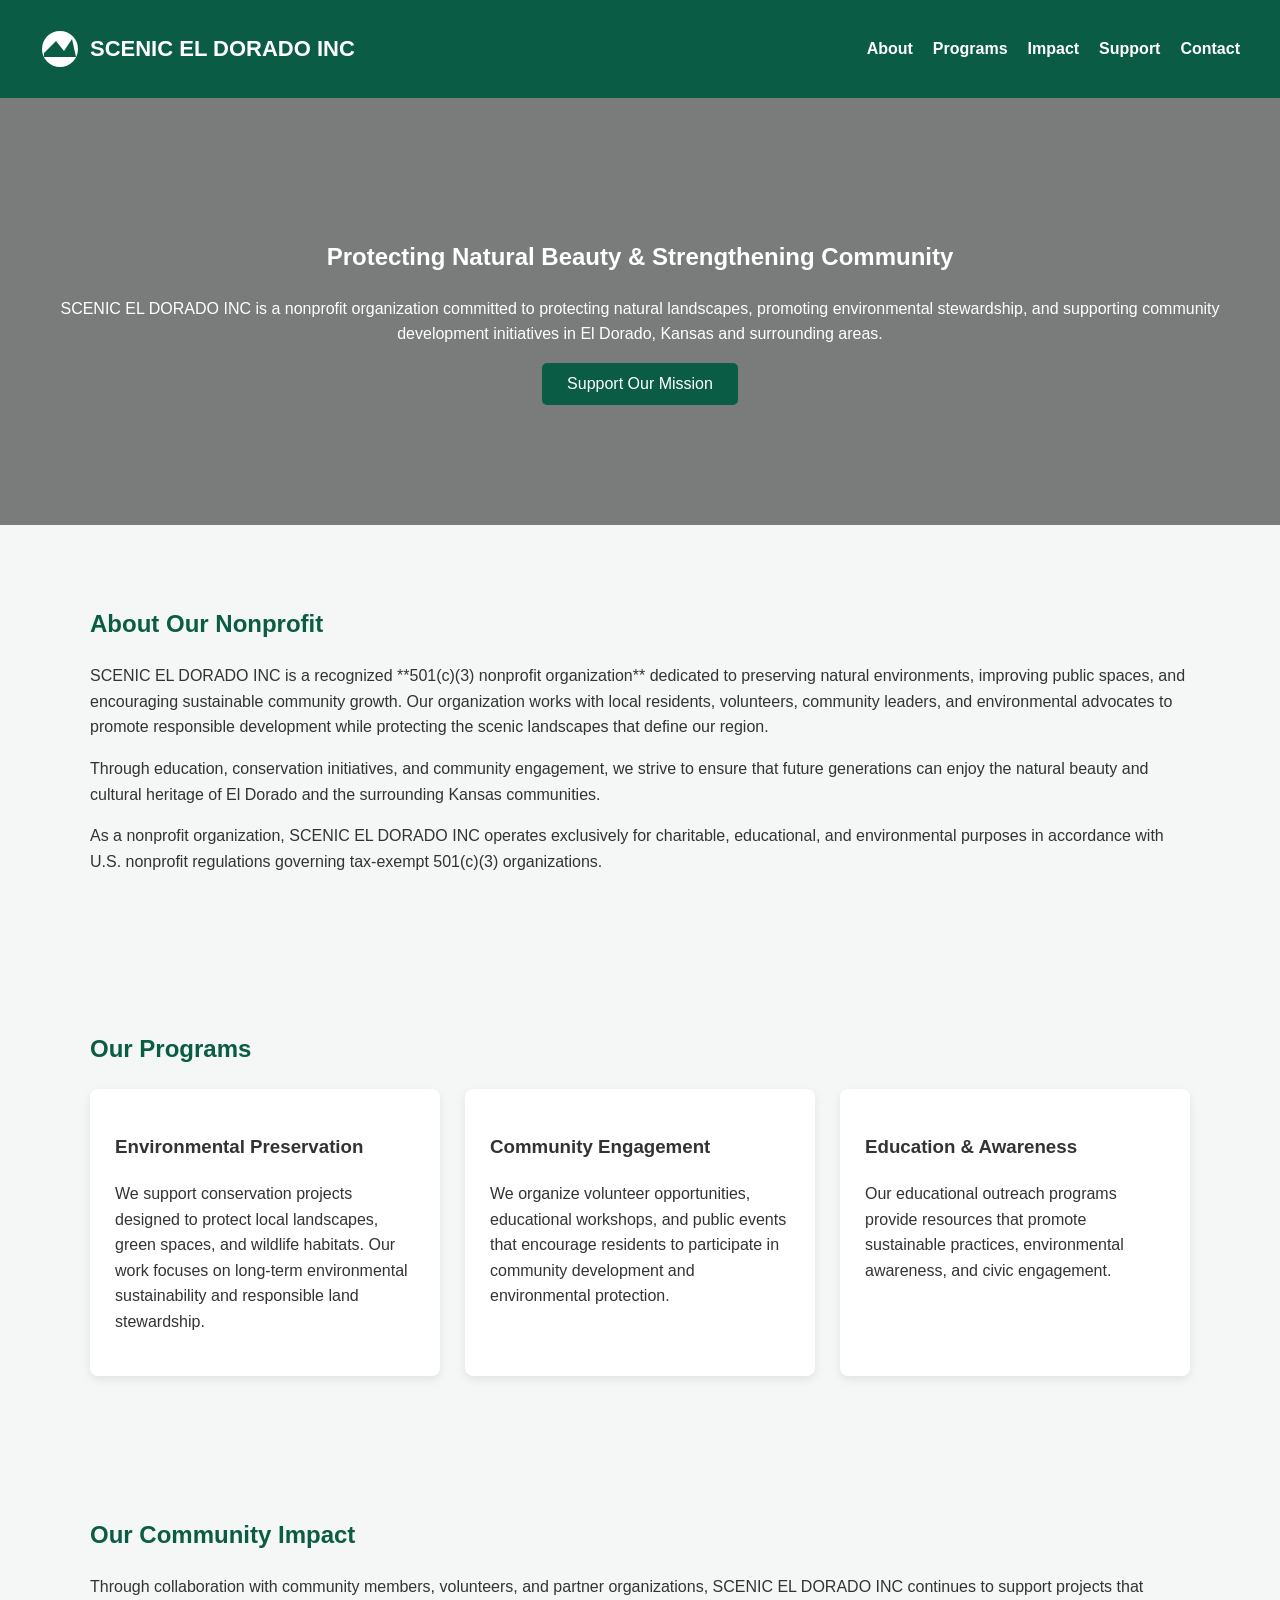
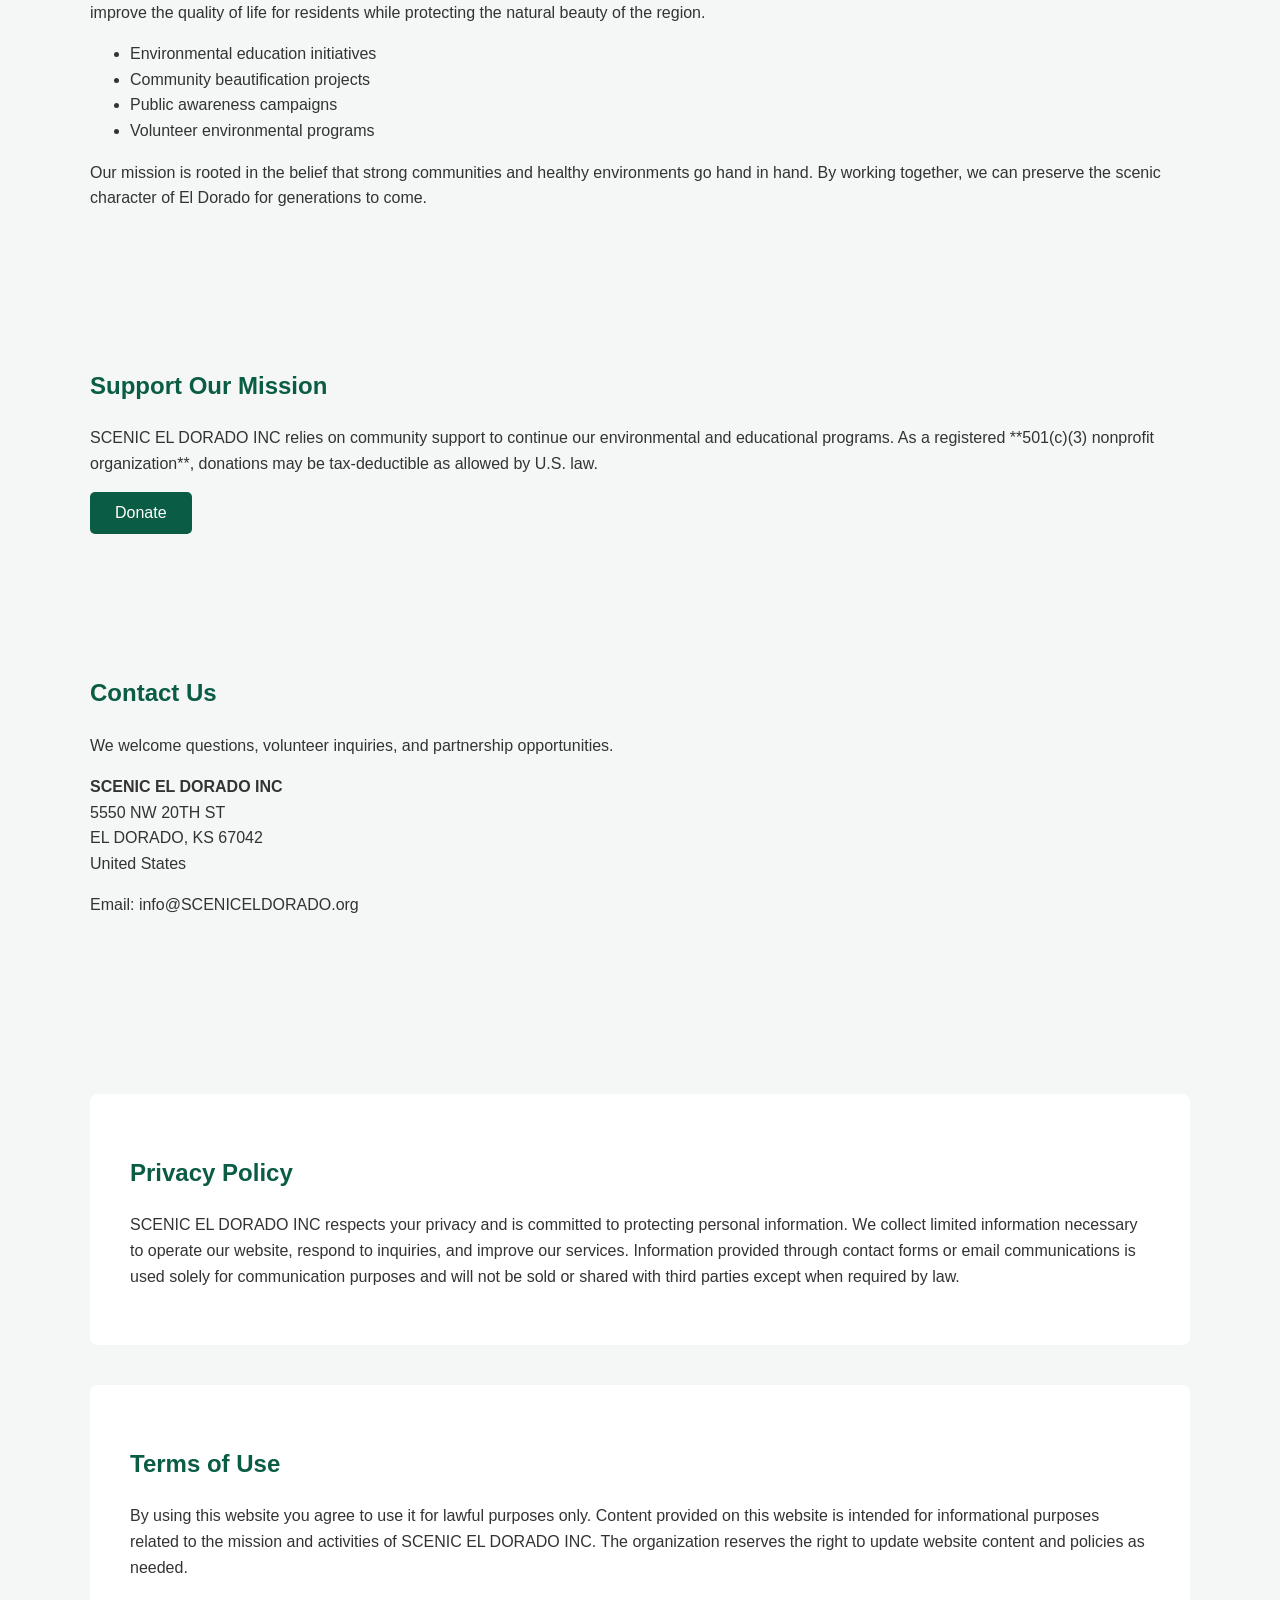
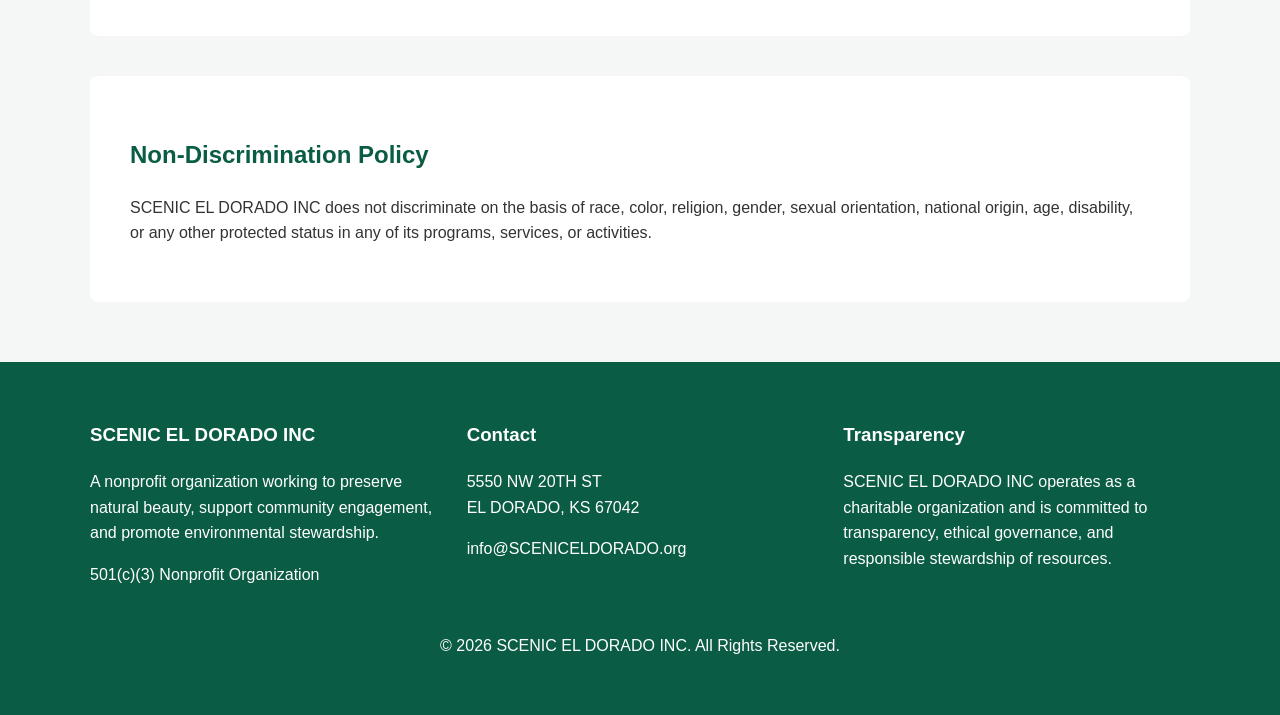
==== commit e45ae2b3: "Update index.html" ====
--- a/index.html
+++ b/index.html
@@ -1,118 +1,129 @@
 <!DOCTYPE html>
 <html lang="en">
 <head>
+
 <meta charset="UTF-8">
 <meta name="viewport" content="width=device-width, initial-scale=1.0">
-<title>SCENIC EL DORADO INC | Community & Scenic Preservation</title>
-
-<meta name="description" content="SCENIC EL DORADO INC is a 501(c)(3) nonprofit dedicated to preserving natural beauty, promoting community engagement, and supporting sustainable development in El Dorado, Kansas.">
+
+<title>SCENIC EL DORADO INC | Community & Environmental Nonprofit</title>
+
+<meta name="description" content="SCENIC EL DORADO INC is a 501(c)(3) nonprofit organization dedicated to protecting natural beauty, supporting community development, and promoting environmental stewardship in El Dorado, Kansas.">
+
+<meta name="keywords" content="El Dorado nonprofit, environmental nonprofit Kansas, Scenic El Dorado, community development Kansas, 501c3 nonprofit">
+
+<link rel="icon" type="image/svg+xml" href="#favicon">
 
 <style>
 
 body{
 font-family:Arial,Helvetica,sans-serif;
 margin:0;
-background:#f4f7f8;
+background:#f4f7f6;
 color:#333;
 line-height:1.6;
 }
 
 header{
-background:#1c6e5f;
+background:#0a5c44;
 color:white;
 padding:20px;
 }
 
-header h1{
-margin:0;
-}
-
 nav{
-background:#144c42;
-padding:10px;
+display:flex;
+justify-content:space-between;
+align-items:center;
+max-width:1200px;
+margin:auto;
+}
+
+nav ul{
+list-style:none;
+display:flex;
+gap:20px;
+padding:0;
 }
 
 nav a{
 color:white;
-margin:10px;
 text-decoration:none;
 font-weight:bold;
 }
 
-nav a:hover{
-text-decoration:underline;
-}
-
 .hero{
-background:url('https://images.unsplash.com/photo-1500530855697-b586d89ba3ee') center/cover no-repeat;
+background:linear-gradient(rgba(0,0,0,0.5),rgba(0,0,0,0.5)),
+url('https://images.unsplash.com/photo-1501785888041-af3ef285b470');
+background-size:cover;
 color:white;
 padding:120px 20px;
 text-align:center;
 }
 
-section{
-padding:60px 20px;
+.section{
 max-width:1100px;
 margin:auto;
-}
-
-h2{
-color:#1c6e5f;
+padding:60px 20px;
+}
+
+.section h2{
+color:#0a5c44;
 margin-bottom:20px;
+}
+
+.cards{
+display:grid;
+grid-template-columns:repeat(auto-fit,minmax(250px,1fr));
+gap:25px;
 }
 
 .card{
 background:white;
 padding:25px;
-margin:15px 0;
-border-radius:6px;
-box-shadow:0 2px 6px rgba(0,0,0,0.1);
-}
-
-.grid{
+border-radius:8px;
+box-shadow:0 4px 10px rgba(0,0,0,0.08);
+}
+
+footer{
+background:#0a5c44;
+color:white;
+padding:40px 20px;
+}
+
+.footer-grid{
+max-width:1100px;
+margin:auto;
 display:grid;
 grid-template-columns:repeat(auto-fit,minmax(250px,1fr));
-gap:20px;
-}
-
-footer{
-background:#222;
-color:#ccc;
-padding:40px 20px;
-}
-
-footer a{
-color:#9be3d6;
-text-decoration:none;
-}
-
-footer a:hover{
-text-decoration:underline;
-}
-
-.contact{
-background:#e9f5f3;
-padding:30px;
-border-radius:6px;
+gap:30px;
+}
+
+.policy{
+background:white;
+padding:40px;
+margin-top:40px;
+border-radius:8px;
 }
 
 button{
-background:#1c6e5f;
+background:#0a5c44;
 color:white;
+padding:12px 25px;
 border:none;
-padding:12px 20px;
-border-radius:4px;
+border-radius:5px;
+cursor:pointer;
 font-size:16px;
-cursor:pointer;
 }
 
 button:hover{
-background:#145348;
-}
-
-.policy{
-font-size:14px;
-color:#444;
+background:#083f30;
+}
+
+.logo{
+display:flex;
+align-items:center;
+gap:10px;
+font-size:22px;
+font-weight:bold;
 }
 
 </style>
@@ -121,208 +132,321 @@
 <body>
 
 <header>
-<h1>SCENIC EL DORADO INC</h1>
-<p>Preserving Natural Beauty • Supporting Community • Inspiring Sustainability</p>
+
+<nav>
+
+<div class="logo">
+
+<svg width="40" height="40" viewBox="0 0 100 100">
+<circle cx="50" cy="50" r="45" fill="#ffffff"/>
+<path d="M10 60 L40 30 L60 55 L80 25 L90 70 L10 70 Z" fill="#0a5c44"/>
+</svg>
+
+SCENIC EL DORADO INC
+
+</div>
+
+<ul>
+<li><a href="#about">About</a></li>
+<li><a href="#programs">Programs</a></li>
+<li><a href="#impact">Impact</a></li>
+<li><a href="#donate">Support</a></li>
+<li><a href="#contact">Contact</a></li>
+</ul>
+
+</nav>
+
 </header>
 
-<nav>
-<a href="#about">About</a>
-<a href="#mission">Mission</a>
-<a href="#programs">Programs</a>
-<a href="#volunteer">Volunteer</a>
-<a href="#donate">Donate</a>
-<a href="#policies">Policies</a>
-<a href="#contact">Contact</a>
-</nav>
-
-<div class="hero">
-<h1>Protecting the Scenic Beauty of El Dorado</h1>
-<p>Community driven nonprofit organization dedicated to preservation, sustainability, and public engagement.</p>
-</div>
-
-<section id="about">
-<h2>About SCENIC EL DORADO INC</h2>
+<section class="hero">
+
+<h1>Protecting Natural Beauty & Strengthening Community</h1>
+
+<p>
+SCENIC EL DORADO INC is a nonprofit organization committed to protecting
+natural landscapes, promoting environmental stewardship, and supporting
+community development initiatives in El Dorado, Kansas and surrounding areas.
+</p>
+
+<a href="#donate">
+<button>Support Our Mission</button>
+</a>
+
+</section>
+
+<section class="section" id="about">
+
+<h2>About Our Nonprofit</h2>
+
+<p>
+
+SCENIC EL DORADO INC is a recognized **501(c)(3) nonprofit organization**
+dedicated to preserving natural environments, improving public spaces,
+and encouraging sustainable community growth.
+
+Our organization works with local residents, volunteers,
+community leaders, and environmental advocates to promote responsible
+development while protecting the scenic landscapes that define our region.
+
+</p>
+
+<p>
+
+Through education, conservation initiatives, and community engagement,
+we strive to ensure that future generations can enjoy the natural beauty
+and cultural heritage of El Dorado and the surrounding Kansas communities.
+
+</p>
+
+<p>
+
+As a nonprofit organization, SCENIC EL DORADO INC operates exclusively
+for charitable, educational, and environmental purposes in accordance
+with U.S. nonprofit regulations governing tax-exempt 501(c)(3) organizations.
+
+</p>
+
+</section>
+
+<section class="section" id="programs">
+
+<h2>Our Programs</h2>
+
+<div class="cards">
 
 <div class="card">
-<p>
-SCENIC EL DORADO INC is a community-focused nonprofit organization committed to protecting the scenic beauty, natural landscapes, and environmental heritage of El Dorado, Kansas and surrounding communities. Through partnerships, volunteer initiatives, and public education, the organization works to preserve local environments and promote responsible stewardship of natural resources.
-</p>
-
-<p>
-Our organization believes that healthy ecosystems and vibrant communities go hand in hand. We collaborate with local residents, schools, civic organizations, and businesses to ensure that future generations can enjoy the natural beauty and environmental health of our region.
-</p>
-
-<p>
-SCENIC EL DORADO INC is recognized as a <strong>501(c)(3) nonprofit organization</strong> under United States federal law. Donations made to our organization may be tax-deductible to the extent allowed by law.
-</p>
-
-</div>
-</section>
-
-<section id="mission">
-<h2>Our Mission</h2>
-
-<div class="grid">
+
+<h3>Environmental Preservation</h3>
+
+<p>
+We support conservation projects designed to protect local landscapes,
+green spaces, and wildlife habitats. Our work focuses on long-term
+environmental sustainability and responsible land stewardship.
+</p>
+
+</div>
 
 <div class="card">
-<h3>Environmental Preservation</h3>
-<p>
-We work to preserve scenic landscapes, parks, and green spaces in the El Dorado area. By promoting conservation and responsible land stewardship, we help maintain natural ecosystems and biodiversity.
-</p>
+
+<h3>Community Engagement</h3>
+
+<p>
+We organize volunteer opportunities, educational workshops, and public
+events that encourage residents to participate in community development
+and environmental protection.
+</p>
+
 </div>
 
 <div class="card">
-<h3>Community Engagement</h3>
-<p>
-SCENIC EL DORADO INC encourages residents to participate in environmental stewardship through volunteer programs, community projects, and public events that strengthen local pride and environmental responsibility.
-</p>
-</div>
-
-<div class="card">
-<h3>Sustainable Development</h3>
-<p>
-We advocate for responsible development practices that balance economic growth with environmental sustainability, ensuring that progress does not come at the expense of natural beauty.
-</p>
-</div>
-
-</div>
-</section>
-
-<section id="programs">
-<h2>Programs & Initiatives</h2>
-
-<div class="card">
-<h3>Community Beautification Projects</h3>
-<p>
-Our volunteers organize clean-up events, tree planting activities, and public space improvement initiatives that enhance the appearance and environmental health of local neighborhoods.
-</p>
-</div>
-
-<div class="card">
-<h3>Environmental Education</h3>
-<p>
-SCENIC EL DORADO INC collaborates with schools and community groups to educate young people and residents about conservation, environmental protection, and sustainable living practices.
-</p>
-</div>
-
-<div class="card">
-<h3>Public Awareness Campaigns</h3>
-<p>
-We promote awareness about environmental issues and encourage community members to take part in preserving local scenic resources.
-</p>
-</div>
-
-</section>
-
-<section id="volunteer">
-<h2>Volunteer Opportunities</h2>
-
-<div class="card">
-<p>
-Volunteers are the heart of SCENIC EL DORADO INC. By joining our volunteer programs, individuals can directly contribute to community improvement and environmental protection.
-</p>
-
-<p>
-Volunteer opportunities include:
+
+<h3>Education & Awareness</h3>
+
+<p>
+Our educational outreach programs provide resources that promote
+sustainable practices, environmental awareness, and civic engagement.
+</p>
+
+</div>
+
+</div>
+
+</section>
+
+<section class="section" id="impact">
+
+<h2>Our Community Impact</h2>
+
+<p>
+
+Through collaboration with community members, volunteers, and
+partner organizations, SCENIC EL DORADO INC continues to support
+projects that improve the quality of life for residents while
+protecting the natural beauty of the region.
+
 </p>
 
 <ul>
-<li>Community clean-up events</li>
-<li>Tree planting initiatives</li>
-<li>Educational outreach</li>
-<li>Event organization</li>
-<li>Environmental monitoring projects</li>
+
+<li>Environmental education initiatives</li>
+<li>Community beautification projects</li>
+<li>Public awareness campaigns</li>
+<li>Volunteer environmental programs</li>
+
 </ul>
 
-<button>Become a Volunteer</button>
-
-</div>
-</section>
-
-<section id="donate">
-<h2>Support Our Work</h2>
-
-<div class="card">
-<p>
-SCENIC EL DORADO INC relies on donations and community support to continue its mission. Contributions help fund environmental projects, community programs, educational outreach, and conservation initiatives.
-</p>
-
-<p>
-As a registered 501(c)(3) nonprofit organization, donations may be tax-deductible according to applicable laws.
-</p>
-
-<button>Donate Now</button>
-
-</div>
-</section>
-
-<section id="policies">
-<h2>Policies & Compliance</h2>
-
-<div class="policy">
-
-<h3>Privacy Policy</h3>
-<p>
-SCENIC EL DORADO INC respects the privacy of visitors and supporters. We do not sell or rent personal information to third parties. Any information submitted through this website is used only for communication, volunteer coordination, or donation processing.
-</p>
-
-<h3>Terms of Use</h3>
-<p>
-By accessing this website, users agree to use the content for lawful and informational purposes only. Content may not be reproduced or distributed without permission from SCENIC EL DORADO INC.
-</p>
-
-<h3>Non-Discrimination Policy</h3>
-<p>
-SCENIC EL DORADO INC does not discriminate on the basis of race, religion, gender, sexual orientation, national origin, disability, or age in its programs, activities, or employment practices.
-</p>
-
-<h3>Accessibility Statement</h3>
-<p>
-We are committed to ensuring that our website is accessible to all users, including individuals with disabilities. We continually work to improve accessibility and usability for everyone.
-</p>
-
-<h3>Transparency & Accountability</h3>
-<p>
-SCENIC EL DORADO INC maintains transparency in its operations and financial management. The organization operates in compliance with applicable nonprofit regulations and strives to uphold the highest ethical standards.
-</p>
-
-</div>
-</section>
-
-<section id="contact">
-<h2>Contact Information</h2>
-
-<div class="contact">
-
-<p><strong>SCENIC EL DORADO INC</strong></p>
-
-<p>
+<p>
+
+Our mission is rooted in the belief that strong communities and healthy
+environments go hand in hand. By working together, we can preserve
+the scenic character of El Dorado for generations to come.
+
+</p>
+
+</section>
+
+<section class="section" id="donate">
+
+<h2>Support Our Mission</h2>
+
+<p>
+
+SCENIC EL DORADO INC relies on community support to continue our
+environmental and educational programs.
+
+As a registered **501(c)(3) nonprofit organization**, donations may
+be tax-deductible as allowed by U.S. law.
+
+</p>
+
+<button>Donate</button>
+
+</section>
+
+<section class="section" id="contact">
+
+<h2>Contact Us</h2>
+
+<p>
+
+We welcome questions, volunteer inquiries, and partnership opportunities.
+
+</p>
+
+<p>
+
+<strong>SCENIC EL DORADO INC</strong><br>
 5550 NW 20TH ST<br>
 EL DORADO, KS 67042<br>
 United States
-</p>
-
-<p>
+
+</p>
+
+<p>
+
 Email: info@SCENICELDORADO.org
-</p>
-
-<p>
-For inquiries about volunteering, partnerships, or donations, please contact us via email.
-</p>
-
-</div>
+
+</p>
+
+</section>
+
+<section class="section">
+
+<div class="policy">
+
+<h2>Privacy Policy</h2>
+
+<p>
+
+SCENIC EL DORADO INC respects your privacy and is committed to protecting
+personal information. We collect limited information necessary to operate
+our website, respond to inquiries, and improve our services.
+
+Information provided through contact forms or email communications
+is used solely for communication purposes and will not be sold or
+shared with third parties except when required by law.
+
+</p>
+
+</div>
+
+<div class="policy">
+
+<h2>Terms of Use</h2>
+
+<p>
+
+By using this website you agree to use it for lawful purposes only.
+Content provided on this website is intended for informational
+purposes related to the mission and activities of SCENIC EL DORADO INC.
+
+The organization reserves the right to update website content
+and policies as needed.
+
+</p>
+
+</div>
+
+<div class="policy">
+
+<h2>Non-Discrimination Policy</h2>
+
+<p>
+
+SCENIC EL DORADO INC does not discriminate on the basis of race,
+color, religion, gender, sexual orientation, national origin,
+age, disability, or any other protected status in any of its
+programs, services, or activities.
+
+</p>
+
+</div>
+
 </section>
 
 <footer>
 
-<p>© 2026 SCENIC EL DORADO INC. All rights reserved.</p>
-
-<p>
-SCENIC EL DORADO INC is a nonprofit organization recognized as tax-exempt under Section 501(c)(3) of the Internal Revenue Code.
-</p>
-
-<p>
-This website is maintained for informational and educational purposes in support of our nonprofit mission.
+<div class="footer-grid">
+
+<div>
+
+<h3>SCENIC EL DORADO INC</h3>
+
+<p>
+
+A nonprofit organization working to preserve natural beauty,
+support community engagement, and promote environmental
+stewardship.
+
+</p>
+
+<p>
+
+501(c)(3) Nonprofit Organization
+
+</p>
+
+</div>
+
+<div>
+
+<h3>Contact</h3>
+
+<p>
+
+5550 NW 20TH ST<br>
+EL DORADO, KS 67042
+
+</p>
+
+<p>
+
+info@SCENICELDORADO.org
+
+</p>
+
+</div>
+
+<div>
+
+<h3>Transparency</h3>
+
+<p>
+
+SCENIC EL DORADO INC operates as a charitable organization and
+is committed to transparency, ethical governance, and responsible
+stewardship of resources.
+
+</p>
+
+</div>
+
+</div>
+
+<p style="text-align:center;margin-top:30px;">
+
+© 2026 SCENIC EL DORADO INC. All Rights Reserved.
+
 </p>
 
 </footer>
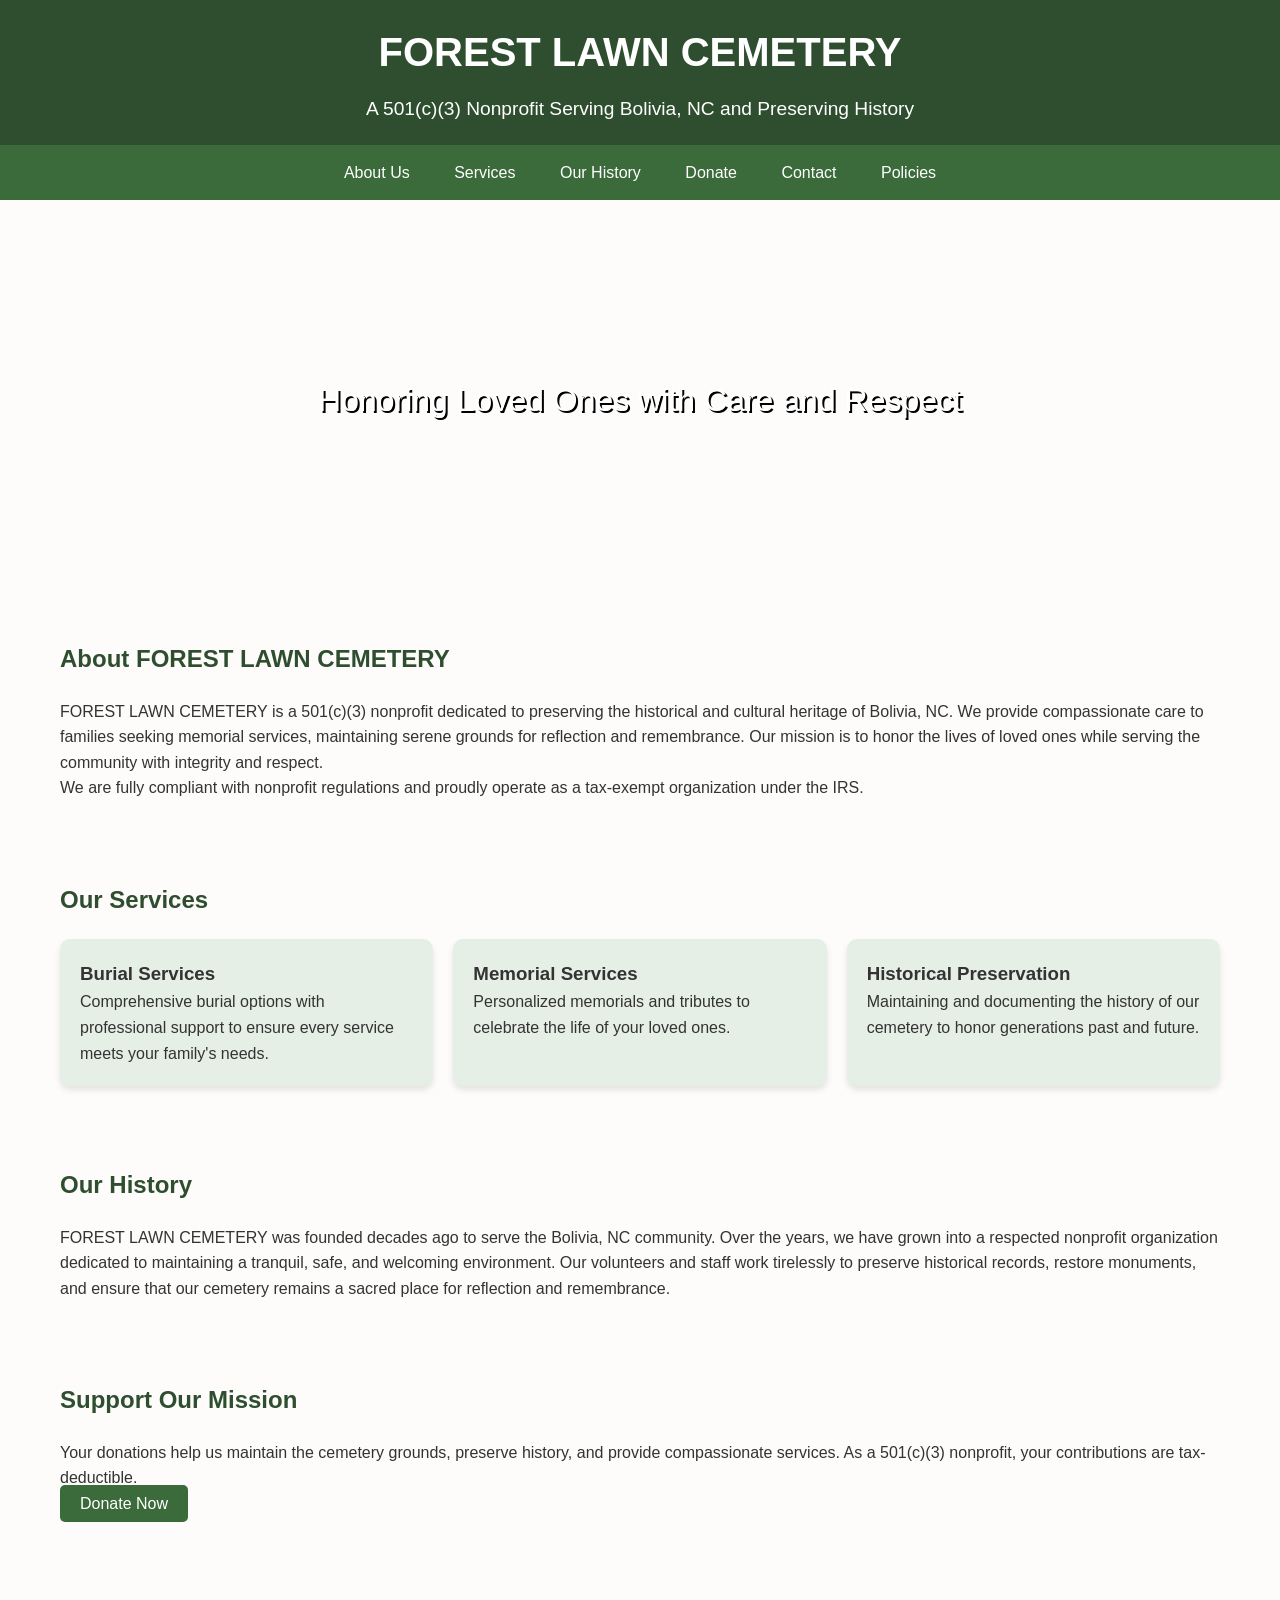
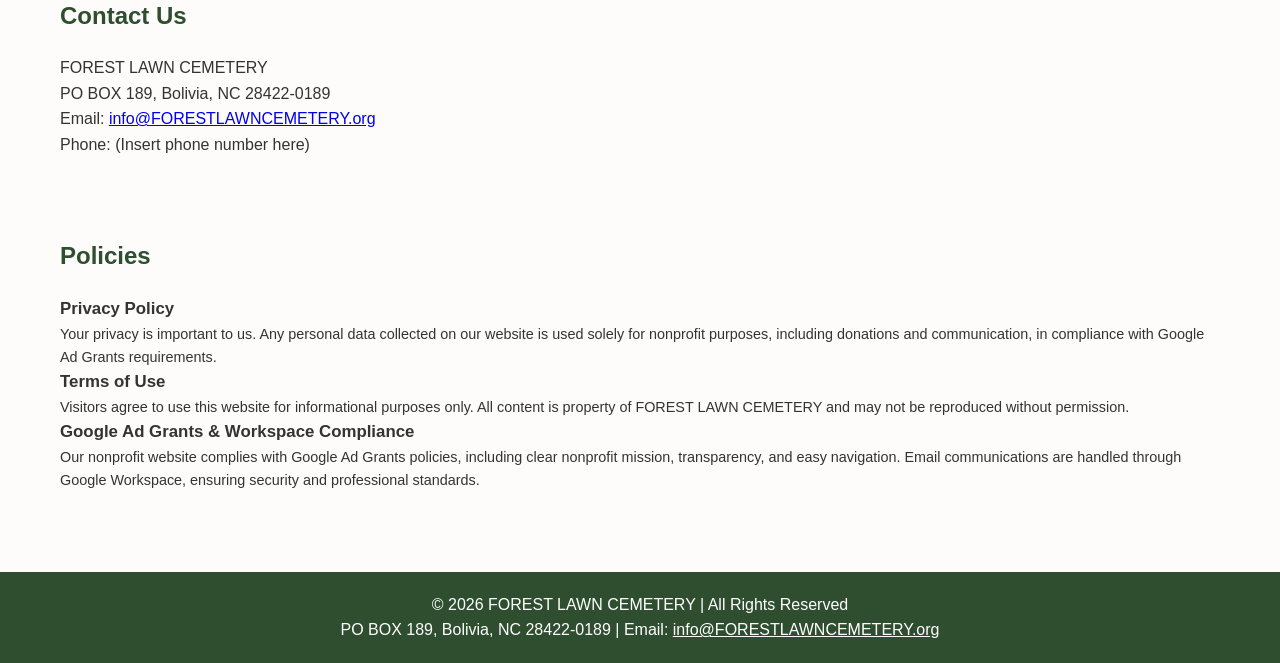
==== commit 74c96cd1: "Update index.html" ====
--- a/index.html
+++ b/index.html
@@ -1,455 +1,135 @@
 <!DOCTYPE html>
 <html lang="en">
 <head>
+    <meta charset="UTF-8">
+    <meta name="viewport" content="width=device-width, initial-scale=1.0">
+    <meta name="description" content="FOREST LAWN CEMETERY is a 501(c)(3) nonprofit dedicated to preserving history and providing compassionate care to families in Bolivia, NC.">
+    <meta name="keywords" content="Forest Lawn Cemetery, nonprofit, 501c3, cemetery, Bolivia NC, history, memorials">
+    <meta name="author" content="FOREST LAWN CEMETERY">
+    <title>FOREST LAWN CEMETERY</title>
+    <!-- CSS Styling -->
+    <style>
+        /* Reset */
+        * { margin: 0; padding: 0; box-sizing: border-box; font-family: Arial, sans-serif; }
 
-<meta charset="UTF-8">
-<meta name="viewport" content="width=device-width, initial-scale=1.0">
+        body { line-height: 1.6; color: #333; background-color: #fdfcfb; }
 
-<title>SCENIC EL DORADO INC | Community & Environmental Nonprofit</title>
+        header { background: #2e4e2f; color: #fff; padding: 20px 0; text-align: center; }
+        header h1 { font-size: 2.5em; margin-bottom: 10px; }
+        header p { font-size: 1.2em; }
 
-<meta name="description" content="SCENIC EL DORADO INC is a 501(c)(3) nonprofit organization dedicated to protecting natural beauty, supporting community development, and promoting environmental stewardship in El Dorado, Kansas.">
+        nav { background: #3b6a3b; text-align: center; }
+        nav a { color: white; text-decoration: none; padding: 15px 20px; display: inline-block; }
+        nav a:hover { background: #2e4e2f; }
 
-<meta name="keywords" content="El Dorado nonprofit, environmental nonprofit Kansas, Scenic El Dorado, community development Kansas, 501c3 nonprofit">
+        section { padding: 40px 20px; max-width: 1200px; margin: auto; }
 
-<link rel="icon" type="image/svg+xml" href="#favicon">
+        h2 { color: #2e4e2f; margin-bottom: 20px; }
 
-<style>
+        .hero { background: url('cemetery-hero.jpg') no-repeat center center/cover; height: 400px; display: flex; align-items: center; justify-content: center; color: #fff; text-shadow: 2px 2px #000; font-size: 2em; }
 
-body{
-font-family:Arial,Helvetica,sans-serif;
-margin:0;
-background:#f4f7f6;
-color:#333;
-line-height:1.6;
-}
+        .cards { display: flex; flex-wrap: wrap; gap: 20px; justify-content: center; }
+        .card { background: #e6efe6; padding: 20px; border-radius: 10px; flex: 1 1 300px; box-shadow: 0 4px 6px rgba(0,0,0,0.1); }
 
-header{
-background:#0a5c44;
-color:white;
-padding:20px;
-}
+        footer { background: #2e4e2f; color: #fff; text-align: center; padding: 20px; margin-top: 40px; }
 
-nav{
-display:flex;
-justify-content:space-between;
-align-items:center;
-max-width:1200px;
-margin:auto;
-}
-
-nav ul{
-list-style:none;
-display:flex;
-gap:20px;
-padding:0;
-}
-
-nav a{
-color:white;
-text-decoration:none;
-font-weight:bold;
-}
-
-.hero{
-background:linear-gradient(rgba(0,0,0,0.5),rgba(0,0,0,0.5)),
-url('https://images.unsplash.com/photo-1501785888041-af3ef285b470');
-background-size:cover;
-color:white;
-padding:120px 20px;
-text-align:center;
-}
-
-.section{
-max-width:1100px;
-margin:auto;
-padding:60px 20px;
-}
-
-.section h2{
-color:#0a5c44;
-margin-bottom:20px;
-}
-
-.cards{
-display:grid;
-grid-template-columns:repeat(auto-fit,minmax(250px,1fr));
-gap:25px;
-}
-
-.card{
-background:white;
-padding:25px;
-border-radius:8px;
-box-shadow:0 4px 10px rgba(0,0,0,0.08);
-}
-
-footer{
-background:#0a5c44;
-color:white;
-padding:40px 20px;
-}
-
-.footer-grid{
-max-width:1100px;
-margin:auto;
-display:grid;
-grid-template-columns:repeat(auto-fit,minmax(250px,1fr));
-gap:30px;
-}
-
-.policy{
-background:white;
-padding:40px;
-margin-top:40px;
-border-radius:8px;
-}
-
-button{
-background:#0a5c44;
-color:white;
-padding:12px 25px;
-border:none;
-border-radius:5px;
-cursor:pointer;
-font-size:16px;
-}
-
-button:hover{
-background:#083f30;
-}
-
-.logo{
-display:flex;
-align-items:center;
-gap:10px;
-font-size:22px;
-font-weight:bold;
-}
-
-</style>
+        a.button { background: #3b6a3b; color: white; padding: 10px 20px; border-radius: 5px; text-decoration: none; }
+        a.button:hover { background: #2e4e2f; }
+        
+        .policies { font-size: 0.9em; margin-top: 20px; }
+    </style>
 </head>
-
 <body>
 
-<header>
+    <!-- Header -->
+    <header>
+        <h1>FOREST LAWN CEMETERY</h1>
+        <p>A 501(c)(3) Nonprofit Serving Bolivia, NC and Preserving History</p>
+    </header>
 
-<nav>
+    <!-- Navigation -->
+    <nav>
+        <a href="#about">About Us</a>
+        <a href="#services">Services</a>
+        <a href="#history">Our History</a>
+        <a href="#donate">Donate</a>
+        <a href="#contact">Contact</a>
+        <a href="#policies">Policies</a>
+    </nav>
 
-<div class="logo">
+    <!-- Hero Section -->
+    <section class="hero">
+        Honoring Loved Ones with Care and Respect
+    </section>
 
-<svg width="40" height="40" viewBox="0 0 100 100">
-<circle cx="50" cy="50" r="45" fill="#ffffff"/>
-<path d="M10 60 L40 30 L60 55 L80 25 L90 70 L10 70 Z" fill="#0a5c44"/>
-</svg>
+    <!-- About Section -->
+    <section id="about">
+        <h2>About FOREST LAWN CEMETERY</h2>
+        <p>FOREST LAWN CEMETERY is a 501(c)(3) nonprofit dedicated to preserving the historical and cultural heritage of Bolivia, NC. We provide compassionate care to families seeking memorial services, maintaining serene grounds for reflection and remembrance. Our mission is to honor the lives of loved ones while serving the community with integrity and respect.</p>
+        <p>We are fully compliant with nonprofit regulations and proudly operate as a tax-exempt organization under the IRS.</p>
+    </section>
 
-SCENIC EL DORADO INC
+    <!-- Services Section -->
+    <section id="services">
+        <h2>Our Services</h2>
+        <div class="cards">
+            <div class="card">
+                <h3>Burial Services</h3>
+                <p>Comprehensive burial options with professional support to ensure every service meets your family's needs.</p>
+            </div>
+            <div class="card">
+                <h3>Memorial Services</h3>
+                <p>Personalized memorials and tributes to celebrate the life of your loved ones.</p>
+            </div>
+            <div class="card">
+                <h3>Historical Preservation</h3>
+                <p>Maintaining and documenting the history of our cemetery to honor generations past and future.</p>
+            </div>
+        </div>
+    </section>
 
-</div>
+    <!-- History Section -->
+    <section id="history">
+        <h2>Our History</h2>
+        <p>FOREST LAWN CEMETERY was founded decades ago to serve the Bolivia, NC community. Over the years, we have grown into a respected nonprofit organization dedicated to maintaining a tranquil, safe, and welcoming environment. Our volunteers and staff work tirelessly to preserve historical records, restore monuments, and ensure that our cemetery remains a sacred place for reflection and remembrance.</p>
+    </section>
 
-<ul>
-<li><a href="#about">About</a></li>
-<li><a href="#programs">Programs</a></li>
-<li><a href="#impact">Impact</a></li>
-<li><a href="#donate">Support</a></li>
-<li><a href="#contact">Contact</a></li>
-</ul>
+    <!-- Donation Section -->
+    <section id="donate">
+        <h2>Support Our Mission</h2>
+        <p>Your donations help us maintain the cemetery grounds, preserve history, and provide compassionate services. As a 501(c)(3) nonprofit, your contributions are tax-deductible.</p>
+        <a class="button" href="donate.html">Donate Now</a>
+    </section>
 
-</nav>
+    <!-- Contact Section -->
+    <section id="contact">
+        <h2>Contact Us</h2>
+        <p>FOREST LAWN CEMETERY</p>
+        <p>PO BOX 189, Bolivia, NC 28422-0189</p>
+        <p>Email: <a href="mailto:info@FORESTLAWNCEMETERY.org">info@FORESTLAWNCEMETERY.org</a></p>
+        <p>Phone: (Insert phone number here)</p>
+    </section>
 
-</header>
+    <!-- Policies Section -->
+    <section id="policies">
+        <h2>Policies</h2>
+        <div class="policies">
+            <h3>Privacy Policy</h3>
+            <p>Your privacy is important to us. Any personal data collected on our website is used solely for nonprofit purposes, including donations and communication, in compliance with Google Ad Grants requirements.</p>
 
-<section class="hero">
+            <h3>Terms of Use</h3>
+            <p>Visitors agree to use this website for informational purposes only. All content is property of FOREST LAWN CEMETERY and may not be reproduced without permission.</p>
 
-<h1>Protecting Natural Beauty & Strengthening Community</h1>
+            <h3>Google Ad Grants & Workspace Compliance</h3>
+            <p>Our nonprofit website complies with Google Ad Grants policies, including clear nonprofit mission, transparency, and easy navigation. Email communications are handled through Google Workspace, ensuring security and professional standards.</p>
+        </div>
+    </section>
 
-<p>
-SCENIC EL DORADO INC is a nonprofit organization committed to protecting
-natural landscapes, promoting environmental stewardship, and supporting
-community development initiatives in El Dorado, Kansas and surrounding areas.
-</p>
-
-<a href="#donate">
-<button>Support Our Mission</button>
-</a>
-
-</section>
-
-<section class="section" id="about">
-
-<h2>About Our Nonprofit</h2>
-
-<p>
-
-SCENIC EL DORADO INC is a recognized **501(c)(3) nonprofit organization**
-dedicated to preserving natural environments, improving public spaces,
-and encouraging sustainable community growth.
-
-Our organization works with local residents, volunteers,
-community leaders, and environmental advocates to promote responsible
-development while protecting the scenic landscapes that define our region.
-
-</p>
-
-<p>
-
-Through education, conservation initiatives, and community engagement,
-we strive to ensure that future generations can enjoy the natural beauty
-and cultural heritage of El Dorado and the surrounding Kansas communities.
-
-</p>
-
-<p>
-
-As a nonprofit organization, SCENIC EL DORADO INC operates exclusively
-for charitable, educational, and environmental purposes in accordance
-with U.S. nonprofit regulations governing tax-exempt 501(c)(3) organizations.
-
-</p>
-
-</section>
-
-<section class="section" id="programs">
-
-<h2>Our Programs</h2>
-
-<div class="cards">
-
-<div class="card">
-
-<h3>Environmental Preservation</h3>
-
-<p>
-We support conservation projects designed to protect local landscapes,
-green spaces, and wildlife habitats. Our work focuses on long-term
-environmental sustainability and responsible land stewardship.
-</p>
-
-</div>
-
-<div class="card">
-
-<h3>Community Engagement</h3>
-
-<p>
-We organize volunteer opportunities, educational workshops, and public
-events that encourage residents to participate in community development
-and environmental protection.
-</p>
-
-</div>
-
-<div class="card">
-
-<h3>Education & Awareness</h3>
-
-<p>
-Our educational outreach programs provide resources that promote
-sustainable practices, environmental awareness, and civic engagement.
-</p>
-
-</div>
-
-</div>
-
-</section>
-
-<section class="section" id="impact">
-
-<h2>Our Community Impact</h2>
-
-<p>
-
-Through collaboration with community members, volunteers, and
-partner organizations, SCENIC EL DORADO INC continues to support
-projects that improve the quality of life for residents while
-protecting the natural beauty of the region.
-
-</p>
-
-<ul>
-
-<li>Environmental education initiatives</li>
-<li>Community beautification projects</li>
-<li>Public awareness campaigns</li>
-<li>Volunteer environmental programs</li>
-
-</ul>
-
-<p>
-
-Our mission is rooted in the belief that strong communities and healthy
-environments go hand in hand. By working together, we can preserve
-the scenic character of El Dorado for generations to come.
-
-</p>
-
-</section>
-
-<section class="section" id="donate">
-
-<h2>Support Our Mission</h2>
-
-<p>
-
-SCENIC EL DORADO INC relies on community support to continue our
-environmental and educational programs.
-
-As a registered **501(c)(3) nonprofit organization**, donations may
-be tax-deductible as allowed by U.S. law.
-
-</p>
-
-<button>Donate</button>
-
-</section>
-
-<section class="section" id="contact">
-
-<h2>Contact Us</h2>
-
-<p>
-
-We welcome questions, volunteer inquiries, and partnership opportunities.
-
-</p>
-
-<p>
-
-<strong>SCENIC EL DORADO INC</strong><br>
-5550 NW 20TH ST<br>
-EL DORADO, KS 67042<br>
-United States
-
-</p>
-
-<p>
-
-Email: info@SCENICELDORADO.org
-
-</p>
-
-</section>
-
-<section class="section">
-
-<div class="policy">
-
-<h2>Privacy Policy</h2>
-
-<p>
-
-SCENIC EL DORADO INC respects your privacy and is committed to protecting
-personal information. We collect limited information necessary to operate
-our website, respond to inquiries, and improve our services.
-
-Information provided through contact forms or email communications
-is used solely for communication purposes and will not be sold or
-shared with third parties except when required by law.
-
-</p>
-
-</div>
-
-<div class="policy">
-
-<h2>Terms of Use</h2>
-
-<p>
-
-By using this website you agree to use it for lawful purposes only.
-Content provided on this website is intended for informational
-purposes related to the mission and activities of SCENIC EL DORADO INC.
-
-The organization reserves the right to update website content
-and policies as needed.
-
-</p>
-
-</div>
-
-<div class="policy">
-
-<h2>Non-Discrimination Policy</h2>
-
-<p>
-
-SCENIC EL DORADO INC does not discriminate on the basis of race,
-color, religion, gender, sexual orientation, national origin,
-age, disability, or any other protected status in any of its
-programs, services, or activities.
-
-</p>
-
-</div>
-
-</section>
-
-<footer>
-
-<div class="footer-grid">
-
-<div>
-
-<h3>SCENIC EL DORADO INC</h3>
-
-<p>
-
-A nonprofit organization working to preserve natural beauty,
-support community engagement, and promote environmental
-stewardship.
-
-</p>
-
-<p>
-
-501(c)(3) Nonprofit Organization
-
-</p>
-
-</div>
-
-<div>
-
-<h3>Contact</h3>
-
-<p>
-
-5550 NW 20TH ST<br>
-EL DORADO, KS 67042
-
-</p>
-
-<p>
-
-info@SCENICELDORADO.org
-
-</p>
-
-</div>
-
-<div>
-
-<h3>Transparency</h3>
-
-<p>
-
-SCENIC EL DORADO INC operates as a charitable organization and
-is committed to transparency, ethical governance, and responsible
-stewardship of resources.
-
-</p>
-
-</div>
-
-</div>
-
-<p style="text-align:center;margin-top:30px;">
-
-© 2026 SCENIC EL DORADO INC. All Rights Reserved.
-
-</p>
-
-</footer>
+    <!-- Footer -->
+    <footer>
+        <p>&copy; 2026 FOREST LAWN CEMETERY | All Rights Reserved</p>
+        <p>PO BOX 189, Bolivia, NC 28422-0189 | Email: <a href="mailto:info@FORESTLAWNCEMETERY.org" style="color:white;">info@FORESTLAWNCEMETERY.org</a></p>
+    </footer>
 
 </body>
 </html>
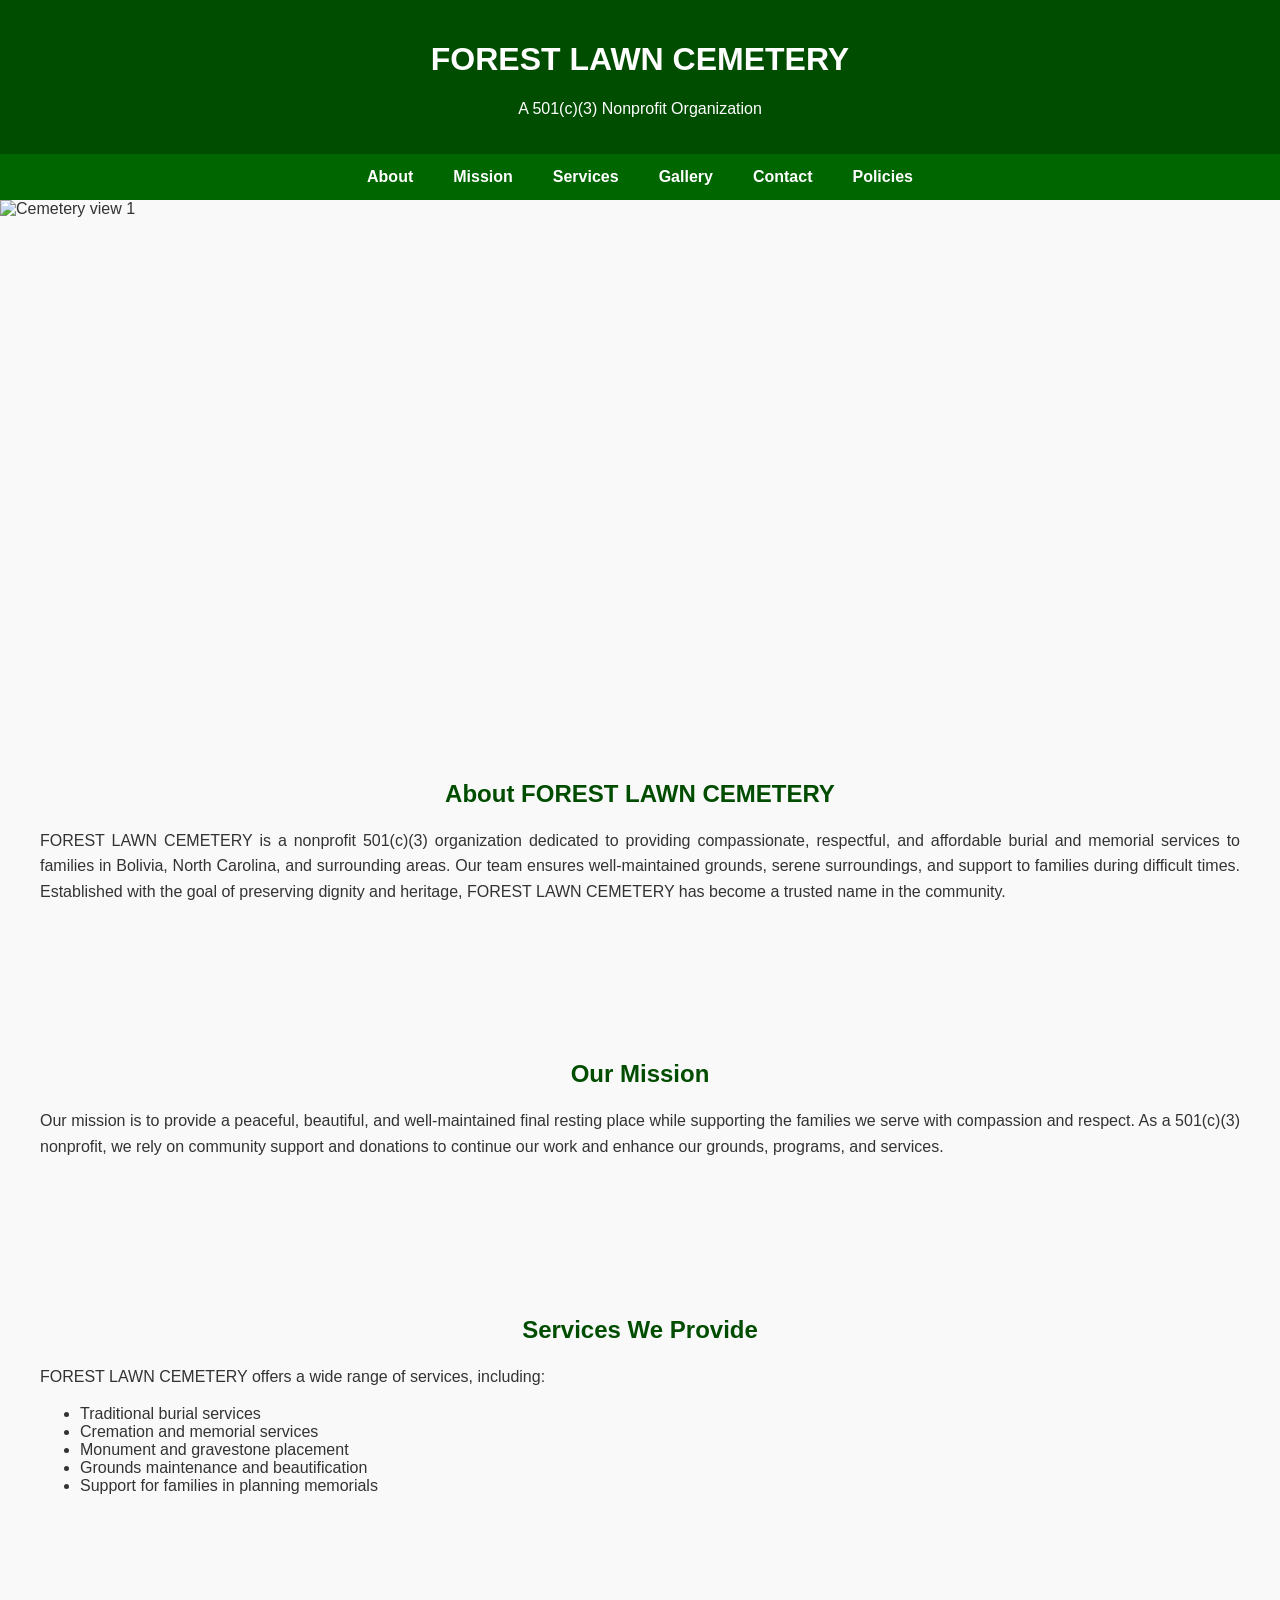
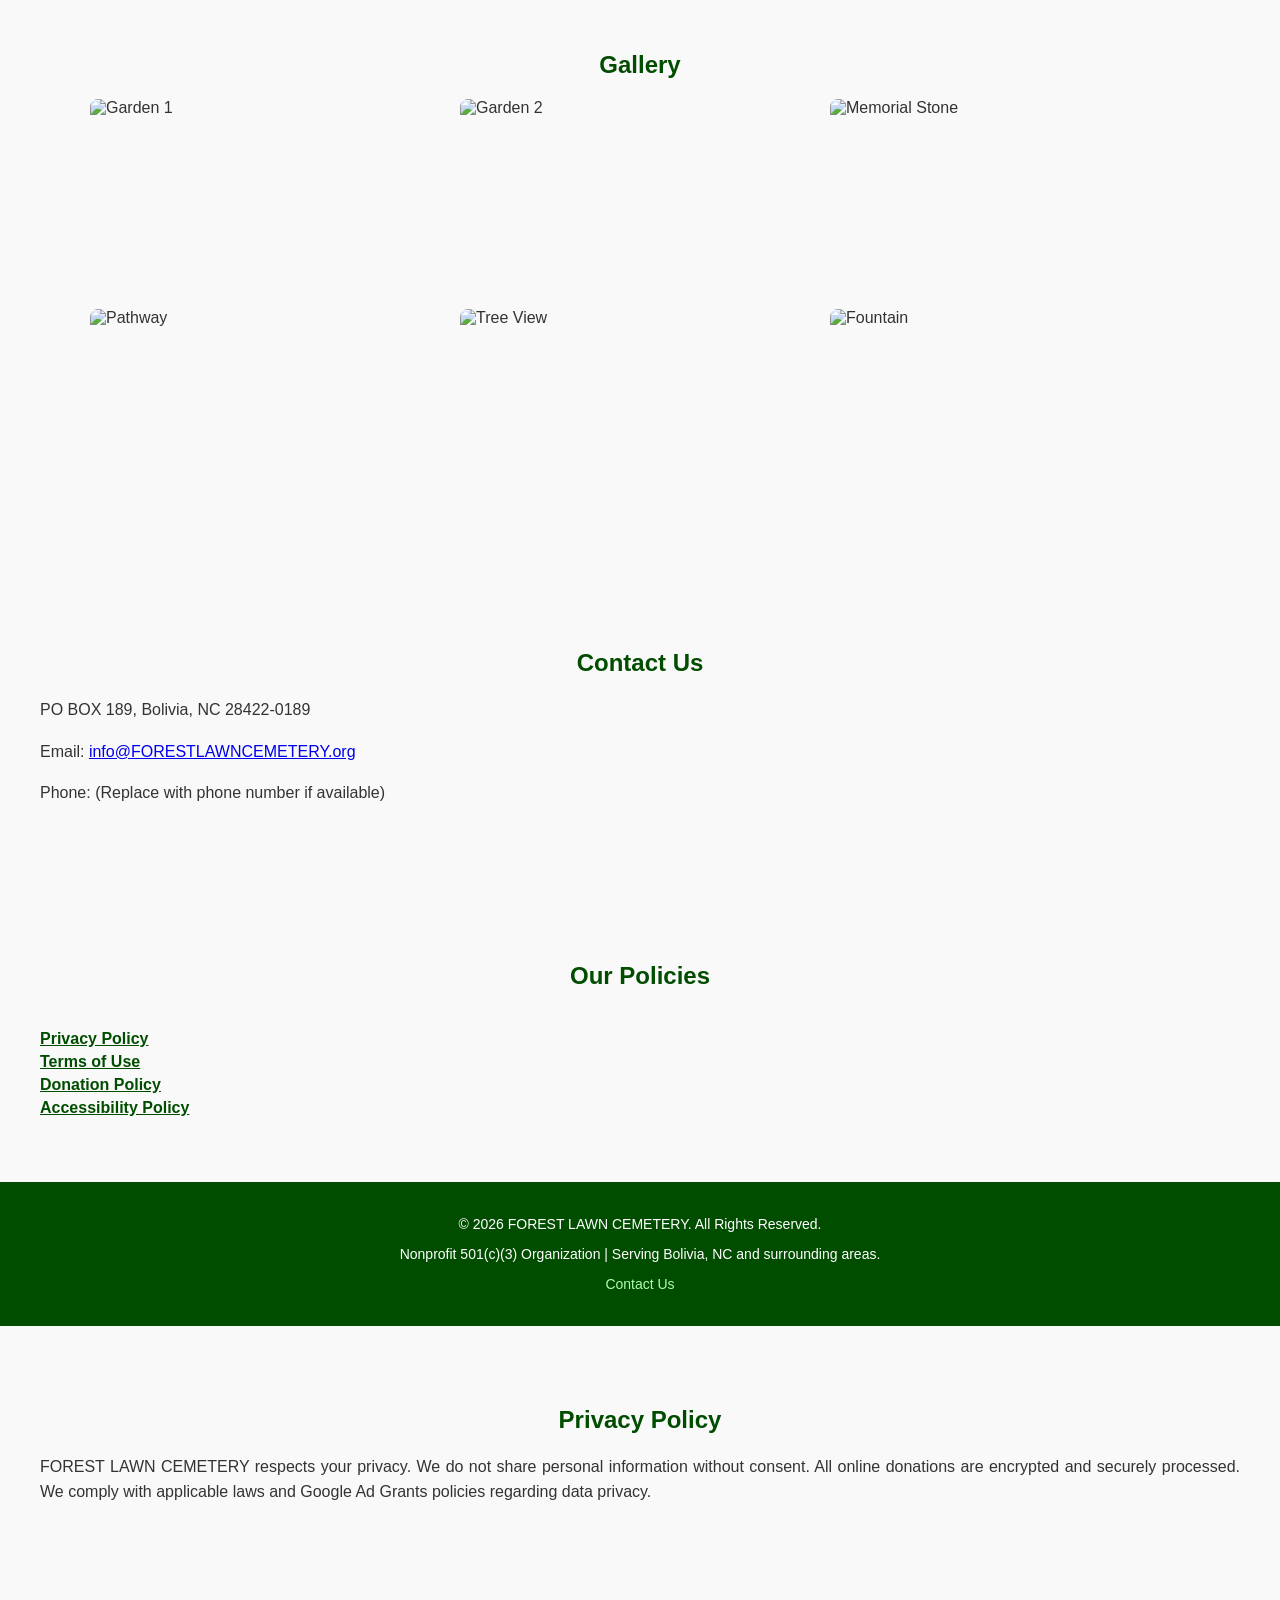
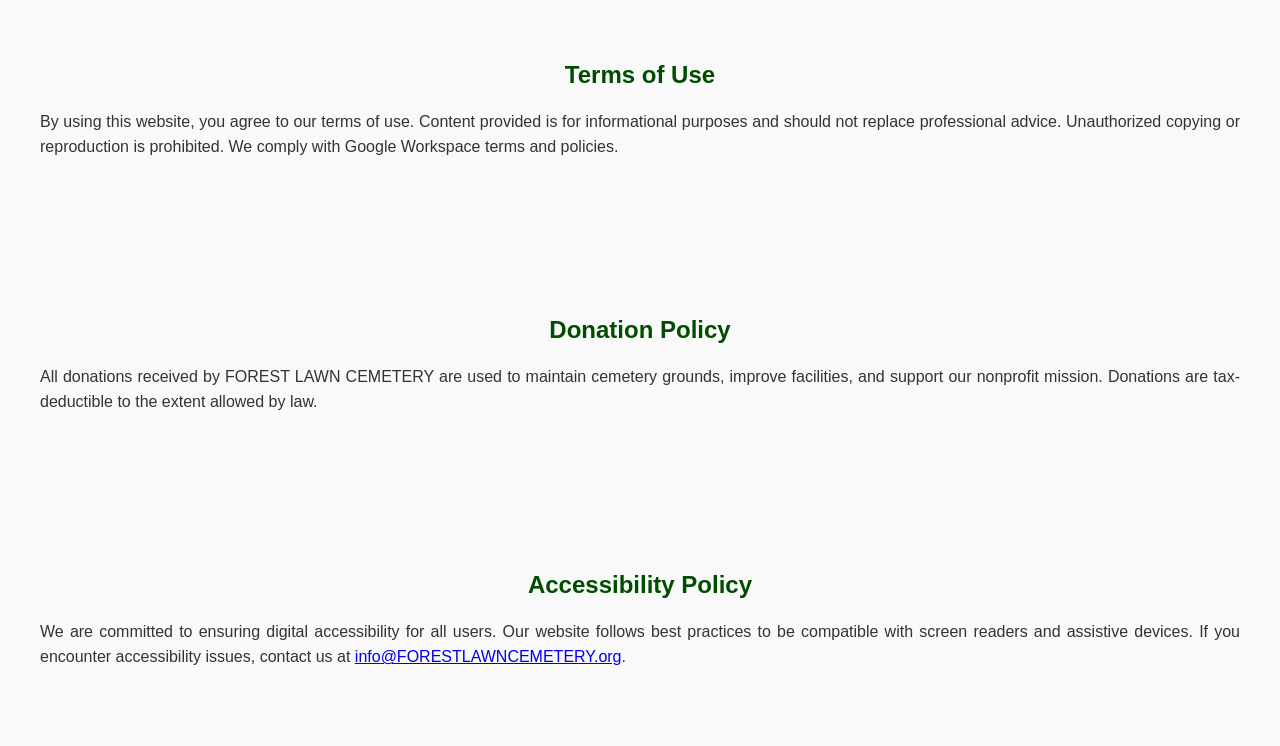
==== commit 0145441e: "Update index.html" ====
--- a/index.html
+++ b/index.html
@@ -3,40 +3,133 @@
 <head>
     <meta charset="UTF-8">
     <meta name="viewport" content="width=device-width, initial-scale=1.0">
-    <meta name="description" content="FOREST LAWN CEMETERY is a 501(c)(3) nonprofit dedicated to preserving history and providing compassionate care to families in Bolivia, NC.">
-    <meta name="keywords" content="Forest Lawn Cemetery, nonprofit, 501c3, cemetery, Bolivia NC, history, memorials">
-    <meta name="author" content="FOREST LAWN CEMETERY">
+    <meta name="description" content="FOREST LAWN CEMETERY is a 501(c)(3) nonprofit organization serving the community in Bolivia, NC. Our mission is to provide serene and well-maintained cemetery grounds with compassionate services.">
+    <meta name="keywords" content="Forest Lawn Cemetery, nonprofit, 501(c)(3), cemetery, Bolivia NC, memorial services, burial, cremation">
     <title>FOREST LAWN CEMETERY</title>
-    <!-- CSS Styling -->
+
+    <!-- Internal CSS -->
     <style>
-        /* Reset */
-        * { margin: 0; padding: 0; box-sizing: border-box; font-family: Arial, sans-serif; }
-
-        body { line-height: 1.6; color: #333; background-color: #fdfcfb; }
-
-        header { background: #2e4e2f; color: #fff; padding: 20px 0; text-align: center; }
-        header h1 { font-size: 2.5em; margin-bottom: 10px; }
-        header p { font-size: 1.2em; }
-
-        nav { background: #3b6a3b; text-align: center; }
-        nav a { color: white; text-decoration: none; padding: 15px 20px; display: inline-block; }
-        nav a:hover { background: #2e4e2f; }
-
-        section { padding: 40px 20px; max-width: 1200px; margin: auto; }
-
-        h2 { color: #2e4e2f; margin-bottom: 20px; }
-
-        .hero { background: url('cemetery-hero.jpg') no-repeat center center/cover; height: 400px; display: flex; align-items: center; justify-content: center; color: #fff; text-shadow: 2px 2px #000; font-size: 2em; }
-
-        .cards { display: flex; flex-wrap: wrap; gap: 20px; justify-content: center; }
-        .card { background: #e6efe6; padding: 20px; border-radius: 10px; flex: 1 1 300px; box-shadow: 0 4px 6px rgba(0,0,0,0.1); }
-
-        footer { background: #2e4e2f; color: #fff; text-align: center; padding: 20px; margin-top: 40px; }
-
-        a.button { background: #3b6a3b; color: white; padding: 10px 20px; border-radius: 5px; text-decoration: none; }
-        a.button:hover { background: #2e4e2f; }
-        
-        .policies { font-size: 0.9em; margin-top: 20px; }
+        body {
+            font-family: Arial, sans-serif;
+            margin: 0;
+            padding: 0;
+            background-color: #f9f9f9;
+            color: #333;
+        }
+
+        header {
+            background-color: #004d00;
+            color: white;
+            padding: 20px 0;
+            text-align: center;
+        }
+
+        nav {
+            display: flex;
+            justify-content: center;
+            background-color: #006600;
+        }
+
+        nav a {
+            color: white;
+            padding: 14px 20px;
+            text-decoration: none;
+            font-weight: bold;
+        }
+
+        nav a:hover {
+            background-color: #004d00;
+        }
+
+        .hero {
+            position: relative;
+            max-width: 100%;
+            height: 500px;
+            overflow: hidden;
+        }
+
+        .slides {
+            display: flex;
+            width: 300%;
+            animation: slide 15s infinite;
+        }
+
+        .slides img {
+            width: 100%;
+            height: 500px;
+            object-fit: cover;
+        }
+
+        @keyframes slide {
+            0% {transform: translateX(0%);}
+            33% {transform: translateX(-100%);}
+            66% {transform: translateX(-200%);}
+            100% {transform: translateX(0%);}
+        }
+
+        .section {
+            padding: 60px 20px;
+            max-width: 1200px;
+            margin: auto;
+        }
+
+        .section h2 {
+            text-align: center;
+            margin-bottom: 20px;
+            color: #004d00;
+        }
+
+        .section p {
+            text-align: justify;
+            line-height: 1.6;
+        }
+
+        .images-grid {
+            display: flex;
+            flex-wrap: wrap;
+            gap: 10px;
+            justify-content: center;
+        }
+
+        .images-grid img {
+            width: 30%;
+            height: 200px;
+            object-fit: cover;
+            border-radius: 8px;
+        }
+
+        footer {
+            background-color: #004d00;
+            color: white;
+            text-align: center;
+            padding: 20px;
+            font-size: 14px;
+        }
+
+        footer a {
+            color: #aaffaa;
+            text-decoration: none;
+        }
+
+        footer a:hover {
+            text-decoration: underline;
+        }
+
+        .contact-info {
+            text-align: center;
+            margin-top: 10px;
+        }
+
+        .policies {
+            margin-top: 40px;
+        }
+
+        .policies a {
+            display: block;
+            margin-bottom: 5px;
+            color: #004d00;
+            font-weight: bold;
+        }
     </style>
 </head>
 <body>
@@ -44,92 +137,121 @@
     <!-- Header -->
     <header>
         <h1>FOREST LAWN CEMETERY</h1>
-        <p>A 501(c)(3) Nonprofit Serving Bolivia, NC and Preserving History</p>
+        <p>A 501(c)(3) Nonprofit Organization</p>
     </header>
 
     <!-- Navigation -->
     <nav>
-        <a href="#about">About Us</a>
+        <a href="#about">About</a>
+        <a href="#mission">Mission</a>
         <a href="#services">Services</a>
-        <a href="#history">Our History</a>
-        <a href="#donate">Donate</a>
+        <a href="#gallery">Gallery</a>
         <a href="#contact">Contact</a>
         <a href="#policies">Policies</a>
     </nav>
 
-    <!-- Hero Section -->
-    <section class="hero">
-        Honoring Loved Ones with Care and Respect
-    </section>
+    <!-- Hero Slideshow -->
+    <div class="hero">
+        <div class="slides">
+            <img src="https://via.placeholder.com/1200x500?text=Peaceful+Grounds+1" alt="Cemetery view 1">
+            <img src="https://via.placeholder.com/1200x500?text=Peaceful+Grounds+2" alt="Cemetery view 2">
+            <img src="https://via.placeholder.com/1200x500?text=Memorial+Garden" alt="Cemetery view 3">
+        </div>
+    </div>
 
     <!-- About Section -->
-    <section id="about">
+    <section id="about" class="section">
         <h2>About FOREST LAWN CEMETERY</h2>
-        <p>FOREST LAWN CEMETERY is a 501(c)(3) nonprofit dedicated to preserving the historical and cultural heritage of Bolivia, NC. We provide compassionate care to families seeking memorial services, maintaining serene grounds for reflection and remembrance. Our mission is to honor the lives of loved ones while serving the community with integrity and respect.</p>
-        <p>We are fully compliant with nonprofit regulations and proudly operate as a tax-exempt organization under the IRS.</p>
+        <p>
+            FOREST LAWN CEMETERY is a nonprofit 501(c)(3) organization dedicated to providing compassionate, respectful, and affordable burial and memorial services to families in Bolivia, North Carolina, and surrounding areas. 
+            Our team ensures well-maintained grounds, serene surroundings, and support to families during difficult times. Established with the goal of preserving dignity and heritage, FOREST LAWN CEMETERY has become a trusted name in the community.
+        </p>
+    </section>
+
+    <!-- Mission Section -->
+    <section id="mission" class="section">
+        <h2>Our Mission</h2>
+        <p>
+            Our mission is to provide a peaceful, beautiful, and well-maintained final resting place while supporting the families we serve with compassion and respect. As a 501(c)(3) nonprofit, we rely on community support and donations to continue our work and enhance our grounds, programs, and services.
+        </p>
     </section>
 
     <!-- Services Section -->
-    <section id="services">
-        <h2>Our Services</h2>
-        <div class="cards">
-            <div class="card">
-                <h3>Burial Services</h3>
-                <p>Comprehensive burial options with professional support to ensure every service meets your family's needs.</p>
-            </div>
-            <div class="card">
-                <h3>Memorial Services</h3>
-                <p>Personalized memorials and tributes to celebrate the life of your loved ones.</p>
-            </div>
-            <div class="card">
-                <h3>Historical Preservation</h3>
-                <p>Maintaining and documenting the history of our cemetery to honor generations past and future.</p>
-            </div>
-        </div>
-    </section>
-
-    <!-- History Section -->
-    <section id="history">
-        <h2>Our History</h2>
-        <p>FOREST LAWN CEMETERY was founded decades ago to serve the Bolivia, NC community. Over the years, we have grown into a respected nonprofit organization dedicated to maintaining a tranquil, safe, and welcoming environment. Our volunteers and staff work tirelessly to preserve historical records, restore monuments, and ensure that our cemetery remains a sacred place for reflection and remembrance.</p>
-    </section>
-
-    <!-- Donation Section -->
-    <section id="donate">
-        <h2>Support Our Mission</h2>
-        <p>Your donations help us maintain the cemetery grounds, preserve history, and provide compassionate services. As a 501(c)(3) nonprofit, your contributions are tax-deductible.</p>
-        <a class="button" href="donate.html">Donate Now</a>
+    <section id="services" class="section">
+        <h2>Services We Provide</h2>
+        <p>
+            FOREST LAWN CEMETERY offers a wide range of services, including:
+        </p>
+        <ul>
+            <li>Traditional burial services</li>
+            <li>Cremation and memorial services</li>
+            <li>Monument and gravestone placement</li>
+            <li>Grounds maintenance and beautification</li>
+            <li>Support for families in planning memorials</li>
+        </ul>
+    </section>
+
+    <!-- Gallery Section -->
+    <section id="gallery" class="section">
+        <h2>Gallery</h2>
+        <div class="images-grid">
+            <img src="https://via.placeholder.com/400x200?text=Garden+1" alt="Garden 1">
+            <img src="https://via.placeholder.com/400x200?text=Garden+2" alt="Garden 2">
+            <img src="https://via.placeholder.com/400x200?text=Memorial+Stone" alt="Memorial Stone">
+            <img src="https://via.placeholder.com/400x200?text=Pathway" alt="Pathway">
+            <img src="https://via.placeholder.com/400x200?text=Tree+View" alt="Tree View">
+            <img src="https://via.placeholder.com/400x200?text=Fountain" alt="Fountain">
+        </div>
     </section>
 
     <!-- Contact Section -->
-    <section id="contact">
+    <section id="contact" class="section">
         <h2>Contact Us</h2>
-        <p>FOREST LAWN CEMETERY</p>
-        <p>PO BOX 189, Bolivia, NC 28422-0189</p>
-        <p>Email: <a href="mailto:info@FORESTLAWNCEMETERY.org">info@FORESTLAWNCEMETERY.org</a></p>
-        <p>Phone: (Insert phone number here)</p>
+        <div class="contact-info">
+            <p>PO BOX 189, Bolivia, NC 28422-0189</p>
+            <p>Email: <a href="mailto:info@FORESTLAWNCEMETERY.org">info@FORESTLAWNCEMETERY.org</a></p>
+            <p>Phone: (Replace with phone number if available)</p>
+        </div>
     </section>
 
     <!-- Policies Section -->
-    <section id="policies">
-        <h2>Policies</h2>
+    <section id="policies" class="section">
+        <h2>Our Policies</h2>
         <div class="policies">
-            <h3>Privacy Policy</h3>
-            <p>Your privacy is important to us. Any personal data collected on our website is used solely for nonprofit purposes, including donations and communication, in compliance with Google Ad Grants requirements.</p>
-
-            <h3>Terms of Use</h3>
-            <p>Visitors agree to use this website for informational purposes only. All content is property of FOREST LAWN CEMETERY and may not be reproduced without permission.</p>
-
-            <h3>Google Ad Grants & Workspace Compliance</h3>
-            <p>Our nonprofit website complies with Google Ad Grants policies, including clear nonprofit mission, transparency, and easy navigation. Email communications are handled through Google Workspace, ensuring security and professional standards.</p>
+            <a href="#privacy-policy">Privacy Policy</a>
+            <a href="#terms-of-use">Terms of Use</a>
+            <a href="#donation-policy">Donation Policy</a>
+            <a href="#accessibility-policy">Accessibility Policy</a>
         </div>
     </section>
 
     <!-- Footer -->
     <footer>
-        <p>&copy; 2026 FOREST LAWN CEMETERY | All Rights Reserved</p>
-        <p>PO BOX 189, Bolivia, NC 28422-0189 | Email: <a href="mailto:info@FORESTLAWNCEMETERY.org" style="color:white;">info@FORESTLAWNCEMETERY.org</a></p>
+        <p>&copy; 2026 FOREST LAWN CEMETERY. All Rights Reserved.</p>
+        <p>Nonprofit 501(c)(3) Organization | Serving Bolivia, NC and surrounding areas.</p>
+        <p><a href="#contact">Contact Us</a></p>
     </footer>
+
+    <!-- Policies Content (hidden sections for links) -->
+    <section id="privacy-policy" class="section">
+        <h2>Privacy Policy</h2>
+        <p>FOREST LAWN CEMETERY respects your privacy. We do not share personal information without consent. All online donations are encrypted and securely processed. We comply with applicable laws and Google Ad Grants policies regarding data privacy.</p>
+    </section>
+
+    <section id="terms-of-use" class="section">
+        <h2>Terms of Use</h2>
+        <p>By using this website, you agree to our terms of use. Content provided is for informational purposes and should not replace professional advice. Unauthorized copying or reproduction is prohibited. We comply with Google Workspace terms and policies.</p>
+    </section>
+
+    <section id="donation-policy" class="section">
+        <h2>Donation Policy</h2>
+        <p>All donations received by FOREST LAWN CEMETERY are used to maintain cemetery grounds, improve facilities, and support our nonprofit mission. Donations are tax-deductible to the extent allowed by law.</p>
+    </section>
+
+    <section id="accessibility-policy" class="section">
+        <h2>Accessibility Policy</h2>
+        <p>We are committed to ensuring digital accessibility for all users. Our website follows best practices to be compatible with screen readers and assistive devices. If you encounter accessibility issues, contact us at <a href="mailto:info@FORESTLAWNCEMETERY.org">info@FORESTLAWNCEMETERY.org</a>.</p>
+    </section>
 
 </body>
 </html>
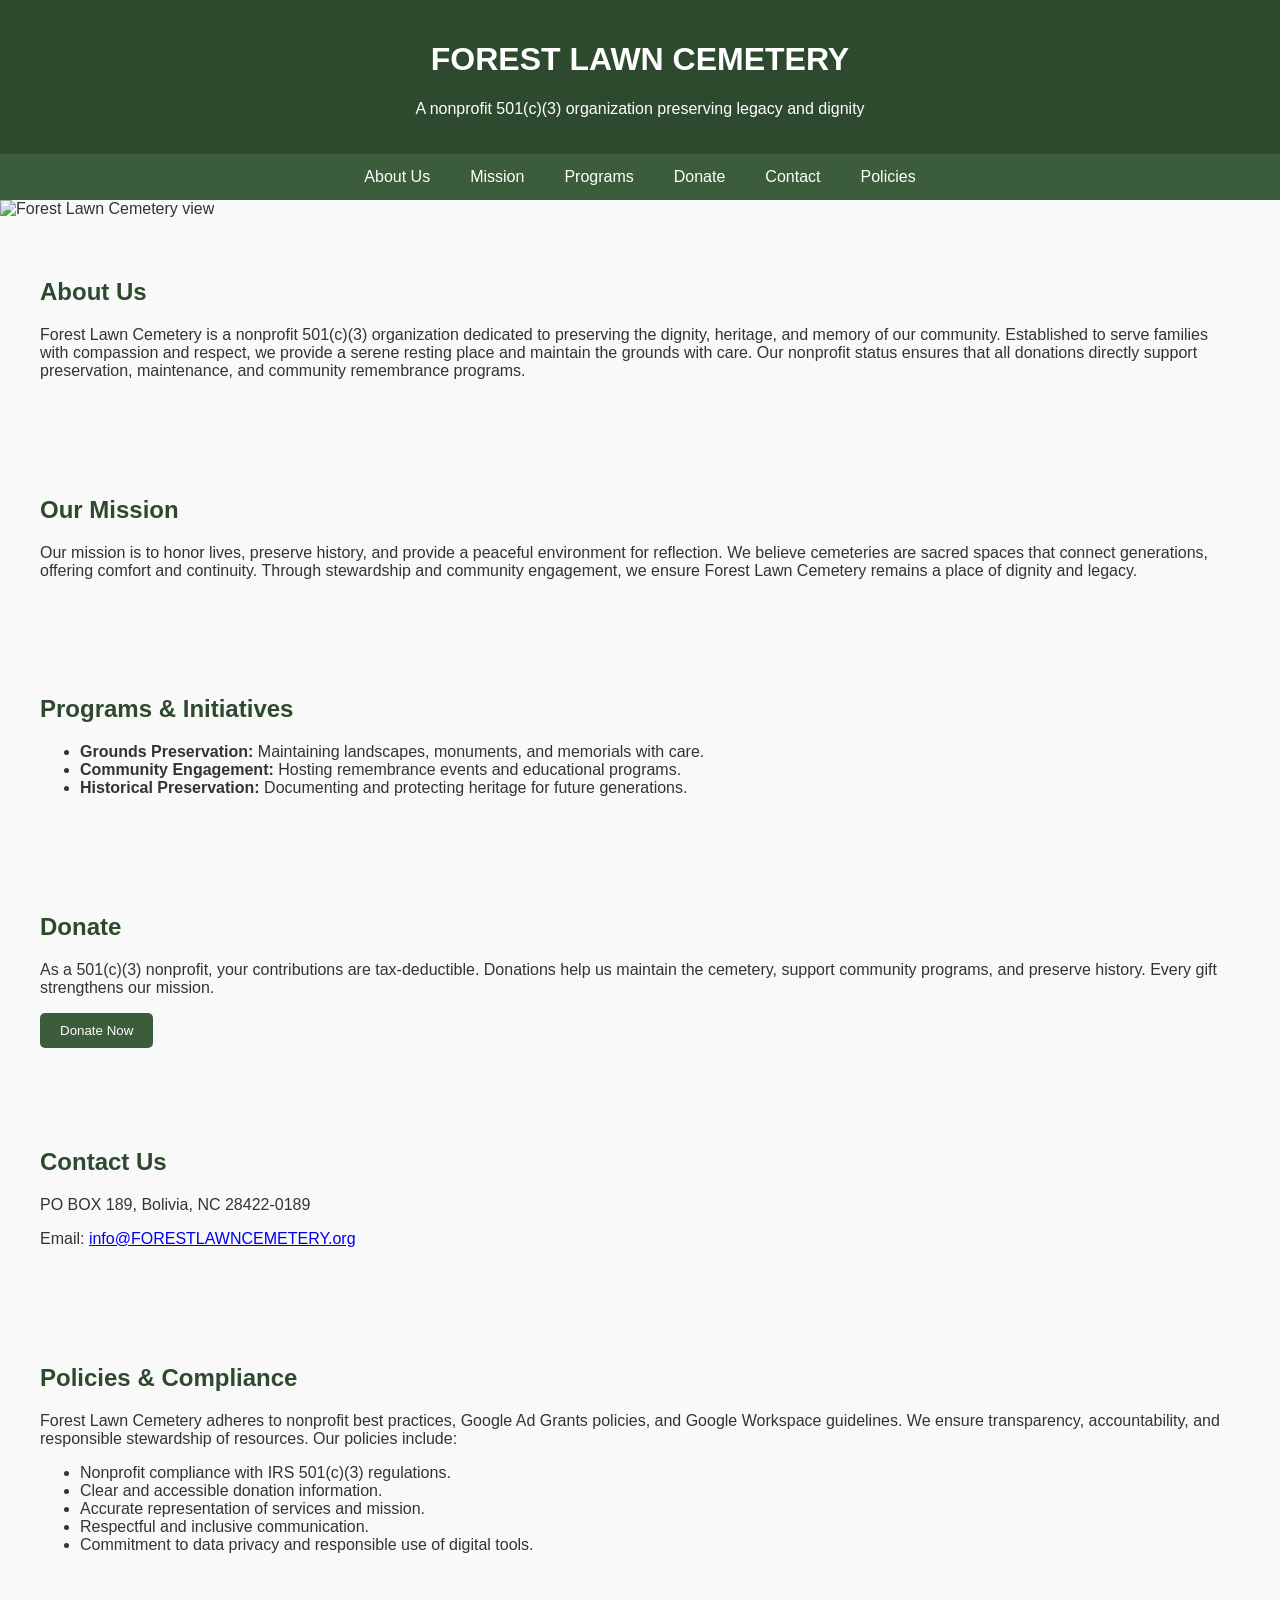
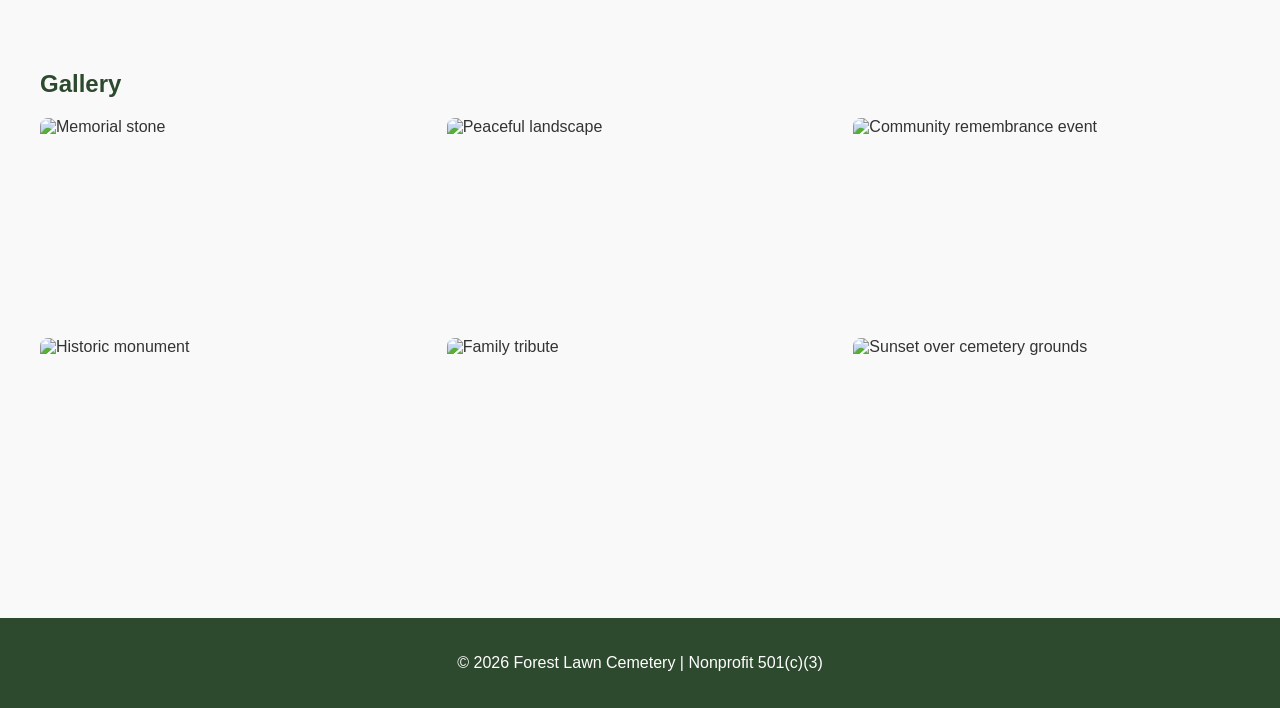
==== commit e3ebd9c3: "Update index.html" ====
--- a/index.html
+++ b/index.html
@@ -1,257 +1,175 @@
 <!DOCTYPE html>
 <html lang="en">
 <head>
-    <meta charset="UTF-8">
-    <meta name="viewport" content="width=device-width, initial-scale=1.0">
-    <meta name="description" content="FOREST LAWN CEMETERY is a 501(c)(3) nonprofit organization serving the community in Bolivia, NC. Our mission is to provide serene and well-maintained cemetery grounds with compassionate services.">
-    <meta name="keywords" content="Forest Lawn Cemetery, nonprofit, 501(c)(3), cemetery, Bolivia NC, memorial services, burial, cremation">
-    <title>FOREST LAWN CEMETERY</title>
-
-    <!-- Internal CSS -->
-    <style>
-        body {
-            font-family: Arial, sans-serif;
-            margin: 0;
-            padding: 0;
-            background-color: #f9f9f9;
-            color: #333;
-        }
-
-        header {
-            background-color: #004d00;
-            color: white;
-            padding: 20px 0;
-            text-align: center;
-        }
-
-        nav {
-            display: flex;
-            justify-content: center;
-            background-color: #006600;
-        }
-
-        nav a {
-            color: white;
-            padding: 14px 20px;
-            text-decoration: none;
-            font-weight: bold;
-        }
-
-        nav a:hover {
-            background-color: #004d00;
-        }
-
-        .hero {
-            position: relative;
-            max-width: 100%;
-            height: 500px;
-            overflow: hidden;
-        }
-
-        .slides {
-            display: flex;
-            width: 300%;
-            animation: slide 15s infinite;
-        }
-
-        .slides img {
-            width: 100%;
-            height: 500px;
-            object-fit: cover;
-        }
-
-        @keyframes slide {
-            0% {transform: translateX(0%);}
-            33% {transform: translateX(-100%);}
-            66% {transform: translateX(-200%);}
-            100% {transform: translateX(0%);}
-        }
-
-        .section {
-            padding: 60px 20px;
-            max-width: 1200px;
-            margin: auto;
-        }
-
-        .section h2 {
-            text-align: center;
-            margin-bottom: 20px;
-            color: #004d00;
-        }
-
-        .section p {
-            text-align: justify;
-            line-height: 1.6;
-        }
-
-        .images-grid {
-            display: flex;
-            flex-wrap: wrap;
-            gap: 10px;
-            justify-content: center;
-        }
-
-        .images-grid img {
-            width: 30%;
-            height: 200px;
-            object-fit: cover;
-            border-radius: 8px;
-        }
-
-        footer {
-            background-color: #004d00;
-            color: white;
-            text-align: center;
-            padding: 20px;
-            font-size: 14px;
-        }
-
-        footer a {
-            color: #aaffaa;
-            text-decoration: none;
-        }
-
-        footer a:hover {
-            text-decoration: underline;
-        }
-
-        .contact-info {
-            text-align: center;
-            margin-top: 10px;
-        }
-
-        .policies {
-            margin-top: 40px;
-        }
-
-        .policies a {
-            display: block;
-            margin-bottom: 5px;
-            color: #004d00;
-            font-weight: bold;
-        }
-    </style>
+  <meta charset="UTF-8">
+  <meta name="viewport" content="width=device-width, initial-scale=1.0">
+  <title>FOREST LAWN CEMETERY - Nonprofit 501(c)(3)</title>
+  <style>
+    body {
+      font-family: Arial, sans-serif;
+      margin: 0; padding: 0;
+      background: #f9f9f9;
+      color: #333;
+    }
+    header {
+      background: #2e4a2e;
+      color: white;
+      padding: 20px;
+      text-align: center;
+    }
+    nav {
+      background: #3b5d3b;
+      display: flex;
+      justify-content: center;
+    }
+    nav a {
+      color: white;
+      padding: 14px 20px;
+      text-decoration: none;
+    }
+    nav a:hover {
+      background: #2e4a2e;
+    }
+    .slideshow-container {
+      position: relative;
+      max-width: 100%;
+      margin: auto;
+    }
+    .slides {
+      display: none;
+    }
+    .slides img {
+      width: 100%;
+      height: 400px;
+      object-fit: cover;
+    }
+    .section {
+      padding: 40px;
+      max-width: 1200px;
+      margin: auto;
+    }
+    .section h2 {
+      color: #2e4a2e;
+    }
+    .images-grid {
+      display: grid;
+      grid-template-columns: repeat(3, 1fr);
+      gap: 20px;
+      margin-top: 20px;
+    }
+    .images-grid img {
+      width: 100%;
+      height: 200px;
+      object-fit: cover;
+      border-radius: 8px;
+    }
+    footer {
+      background: #2e4a2e;
+      color: white;
+      text-align: center;
+      padding: 20px;
+      margin-top: 40px;
+    }
+  </style>
 </head>
 <body>
 
-    <!-- Header -->
-    <header>
-        <h1>FOREST LAWN CEMETERY</h1>
-        <p>A 501(c)(3) Nonprofit Organization</p>
-    </header>
+<header>
+  <h1>FOREST LAWN CEMETERY</h1>
+  <p>A nonprofit 501(c)(3) organization preserving legacy and dignity</p>
+</header>
 
-    <!-- Navigation -->
-    <nav>
-        <a href="#about">About</a>
-        <a href="#mission">Mission</a>
-        <a href="#services">Services</a>
-        <a href="#gallery">Gallery</a>
-        <a href="#contact">Contact</a>
-        <a href="#policies">Policies</a>
-    </nav>
+<nav>
+  <a href="#about">About Us</a>
+  <a href="#mission">Mission</a>
+  <a href="#programs">Programs</a>
+  <a href="#donate">Donate</a>
+  <a href="#contact">Contact</a>
+  <a href="#policies">Policies</a>
+</nav>
 
-    <!-- Hero Slideshow -->
-    <div class="hero">
-        <div class="slides">
-            <img src="https://via.placeholder.com/1200x500?text=Peaceful+Grounds+1" alt="Cemetery view 1">
-            <img src="https://via.placeholder.com/1200x500?text=Peaceful+Grounds+2" alt="Cemetery view 2">
-            <img src="https://via.placeholder.com/1200x500?text=Memorial+Garden" alt="Cemetery view 3">
-        </div>
-    </div>
+<!-- Slideshow -->
+<div class="slideshow-container">
+  <div class="slides"><img src="image1.jpg" alt="Forest Lawn Cemetery view"></div>
+  <div class="slides"><img src="image2.jpg" alt="Memorial grounds"></div>
+  <div class="slides"><img src="image3.jpg" alt="Community remembrance"></div>
+</div>
 
-    <!-- About Section -->
-    <section id="about" class="section">
-        <h2>About FOREST LAWN CEMETERY</h2>
-        <p>
-            FOREST LAWN CEMETERY is a nonprofit 501(c)(3) organization dedicated to providing compassionate, respectful, and affordable burial and memorial services to families in Bolivia, North Carolina, and surrounding areas. 
-            Our team ensures well-maintained grounds, serene surroundings, and support to families during difficult times. Established with the goal of preserving dignity and heritage, FOREST LAWN CEMETERY has become a trusted name in the community.
-        </p>
-    </section>
+<script>
+  let slideIndex = 0;
+  showSlides();
+  function showSlides() {
+    let slides = document.getElementsByClassName("slides");
+    for (let i = 0; i < slides.length; i++) {
+      slides[i].style.display = "none";
+    }
+    slideIndex++;
+    if (slideIndex > slides.length) {slideIndex = 1}
+    slides[slideIndex-1].style.display = "block";
+    setTimeout(showSlides, 4000); // Change image every 4 seconds
+  }
+</script>
 
-    <!-- Mission Section -->
-    <section id="mission" class="section">
-        <h2>Our Mission</h2>
-        <p>
-            Our mission is to provide a peaceful, beautiful, and well-maintained final resting place while supporting the families we serve with compassion and respect. As a 501(c)(3) nonprofit, we rely on community support and donations to continue our work and enhance our grounds, programs, and services.
-        </p>
-    </section>
+<!-- Sections -->
+<div class="section" id="about">
+  <h2>About Us</h2>
+  <p>Forest Lawn Cemetery is a nonprofit 501(c)(3) organization dedicated to preserving the dignity, heritage, and memory of our community. Established to serve families with compassion and respect, we provide a serene resting place and maintain the grounds with care. Our nonprofit status ensures that all donations directly support preservation, maintenance, and community remembrance programs.</p>
+</div>
 
-    <!-- Services Section -->
-    <section id="services" class="section">
-        <h2>Services We Provide</h2>
-        <p>
-            FOREST LAWN CEMETERY offers a wide range of services, including:
-        </p>
-        <ul>
-            <li>Traditional burial services</li>
-            <li>Cremation and memorial services</li>
-            <li>Monument and gravestone placement</li>
-            <li>Grounds maintenance and beautification</li>
-            <li>Support for families in planning memorials</li>
-        </ul>
-    </section>
+<div class="section" id="mission">
+  <h2>Our Mission</h2>
+  <p>Our mission is to honor lives, preserve history, and provide a peaceful environment for reflection. We believe cemeteries are sacred spaces that connect generations, offering comfort and continuity. Through stewardship and community engagement, we ensure Forest Lawn Cemetery remains a place of dignity and legacy.</p>
+</div>
 
-    <!-- Gallery Section -->
-    <section id="gallery" class="section">
-        <h2>Gallery</h2>
-        <div class="images-grid">
-            <img src="https://via.placeholder.com/400x200?text=Garden+1" alt="Garden 1">
-            <img src="https://via.placeholder.com/400x200?text=Garden+2" alt="Garden 2">
-            <img src="https://via.placeholder.com/400x200?text=Memorial+Stone" alt="Memorial Stone">
-            <img src="https://via.placeholder.com/400x200?text=Pathway" alt="Pathway">
-            <img src="https://via.placeholder.com/400x200?text=Tree+View" alt="Tree View">
-            <img src="https://via.placeholder.com/400x200?text=Fountain" alt="Fountain">
-        </div>
-    </section>
+<div class="section" id="programs">
+  <h2>Programs & Initiatives</h2>
+  <ul>
+    <li><strong>Grounds Preservation:</strong> Maintaining landscapes, monuments, and memorials with care.</li>
+    <li><strong>Community Engagement:</strong> Hosting remembrance events and educational programs.</li>
+    <li><strong>Historical Preservation:</strong> Documenting and protecting heritage for future generations.</li>
+  </ul>
+</div>
 
-    <!-- Contact Section -->
-    <section id="contact" class="section">
-        <h2>Contact Us</h2>
-        <div class="contact-info">
-            <p>PO BOX 189, Bolivia, NC 28422-0189</p>
-            <p>Email: <a href="mailto:info@FORESTLAWNCEMETERY.org">info@FORESTLAWNCEMETERY.org</a></p>
-            <p>Phone: (Replace with phone number if available)</p>
-        </div>
-    </section>
+<div class="section" id="donate">
+  <h2>Donate</h2>
+  <p>As a 501(c)(3) nonprofit, your contributions are tax-deductible. Donations help us maintain the cemetery, support community programs, and preserve history. Every gift strengthens our mission.</p>
+  <button style="padding:10px 20px; background:#3b5d3b; color:white; border:none; border-radius:5px;">Donate Now</button>
+</div>
 
-    <!-- Policies Section -->
-    <section id="policies" class="section">
-        <h2>Our Policies</h2>
-        <div class="policies">
-            <a href="#privacy-policy">Privacy Policy</a>
-            <a href="#terms-of-use">Terms of Use</a>
-            <a href="#donation-policy">Donation Policy</a>
-            <a href="#accessibility-policy">Accessibility Policy</a>
-        </div>
-    </section>
+<div class="section" id="contact">
+  <h2>Contact Us</h2>
+  <p>PO BOX 189, Bolivia, NC 28422-0189</p>
+  <p>Email: <a href="mailto:info@FORESTLAWNCEMETERY.org">info@FORESTLAWNCEMETERY.org</a></p>
+</div>
 
-    <!-- Footer -->
-    <footer>
-        <p>&copy; 2026 FOREST LAWN CEMETERY. All Rights Reserved.</p>
-        <p>Nonprofit 501(c)(3) Organization | Serving Bolivia, NC and surrounding areas.</p>
-        <p><a href="#contact">Contact Us</a></p>
-    </footer>
+<div class="section" id="policies">
+  <h2>Policies & Compliance</h2>
+  <p>Forest Lawn Cemetery adheres to nonprofit best practices, Google Ad Grants policies, and Google Workspace guidelines. We ensure transparency, accountability, and responsible stewardship of resources. Our policies include:</p>
+  <ul>
+    <li>Nonprofit compliance with IRS 501(c)(3) regulations.</li>
+    <li>Clear and accessible donation information.</li>
+    <li>Accurate representation of services and mission.</li>
+    <li>Respectful and inclusive communication.</li>
+    <li>Commitment to data privacy and responsible use of digital tools.</li>
+  </ul>
+</div>
 
-    <!-- Policies Content (hidden sections for links) -->
-    <section id="privacy-policy" class="section">
-        <h2>Privacy Policy</h2>
-        <p>FOREST LAWN CEMETERY respects your privacy. We do not share personal information without consent. All online donations are encrypted and securely processed. We comply with applicable laws and Google Ad Grants policies regarding data privacy.</p>
-    </section>
+<!-- Landing Page Images -->
+<div class="section">
+  <h2>Gallery</h2>
+  <div class="images-grid">
+    <img src="image4.jpg" alt="Memorial stone">
+    <img src="image5.jpg" alt="Peaceful landscape">
+    <img src="image6.jpg" alt="Community remembrance event">
+    <img src="image7.jpg" alt="Historic monument">
+    <img src="image8.jpg" alt="Family tribute">
+    <img src="image9.jpg" alt="Sunset over cemetery grounds">
+  </div>
+</div>
 
-    <section id="terms-of-use" class="section">
-        <h2>Terms of Use</h2>
-        <p>By using this website, you agree to our terms of use. Content provided is for informational purposes and should not replace professional advice. Unauthorized copying or reproduction is prohibited. We comply with Google Workspace terms and policies.</p>
-    </section>
-
-    <section id="donation-policy" class="section">
-        <h2>Donation Policy</h2>
-        <p>All donations received by FOREST LAWN CEMETERY are used to maintain cemetery grounds, improve facilities, and support our nonprofit mission. Donations are tax-deductible to the extent allowed by law.</p>
-    </section>
-
-    <section id="accessibility-policy" class="section">
-        <h2>Accessibility Policy</h2>
-        <p>We are committed to ensuring digital accessibility for all users. Our website follows best practices to be compatible with screen readers and assistive devices. If you encounter accessibility issues, contact us at <a href="mailto:info@FORESTLAWNCEMETERY.org">info@FORESTLAWNCEMETERY.org</a>.</p>
-    </section>
+<footer>
+  <p>&copy; 2026 Forest Lawn Cemetery | Nonprofit 501(c)(3)</p>
+</footer>
 
 </body>
 </html>
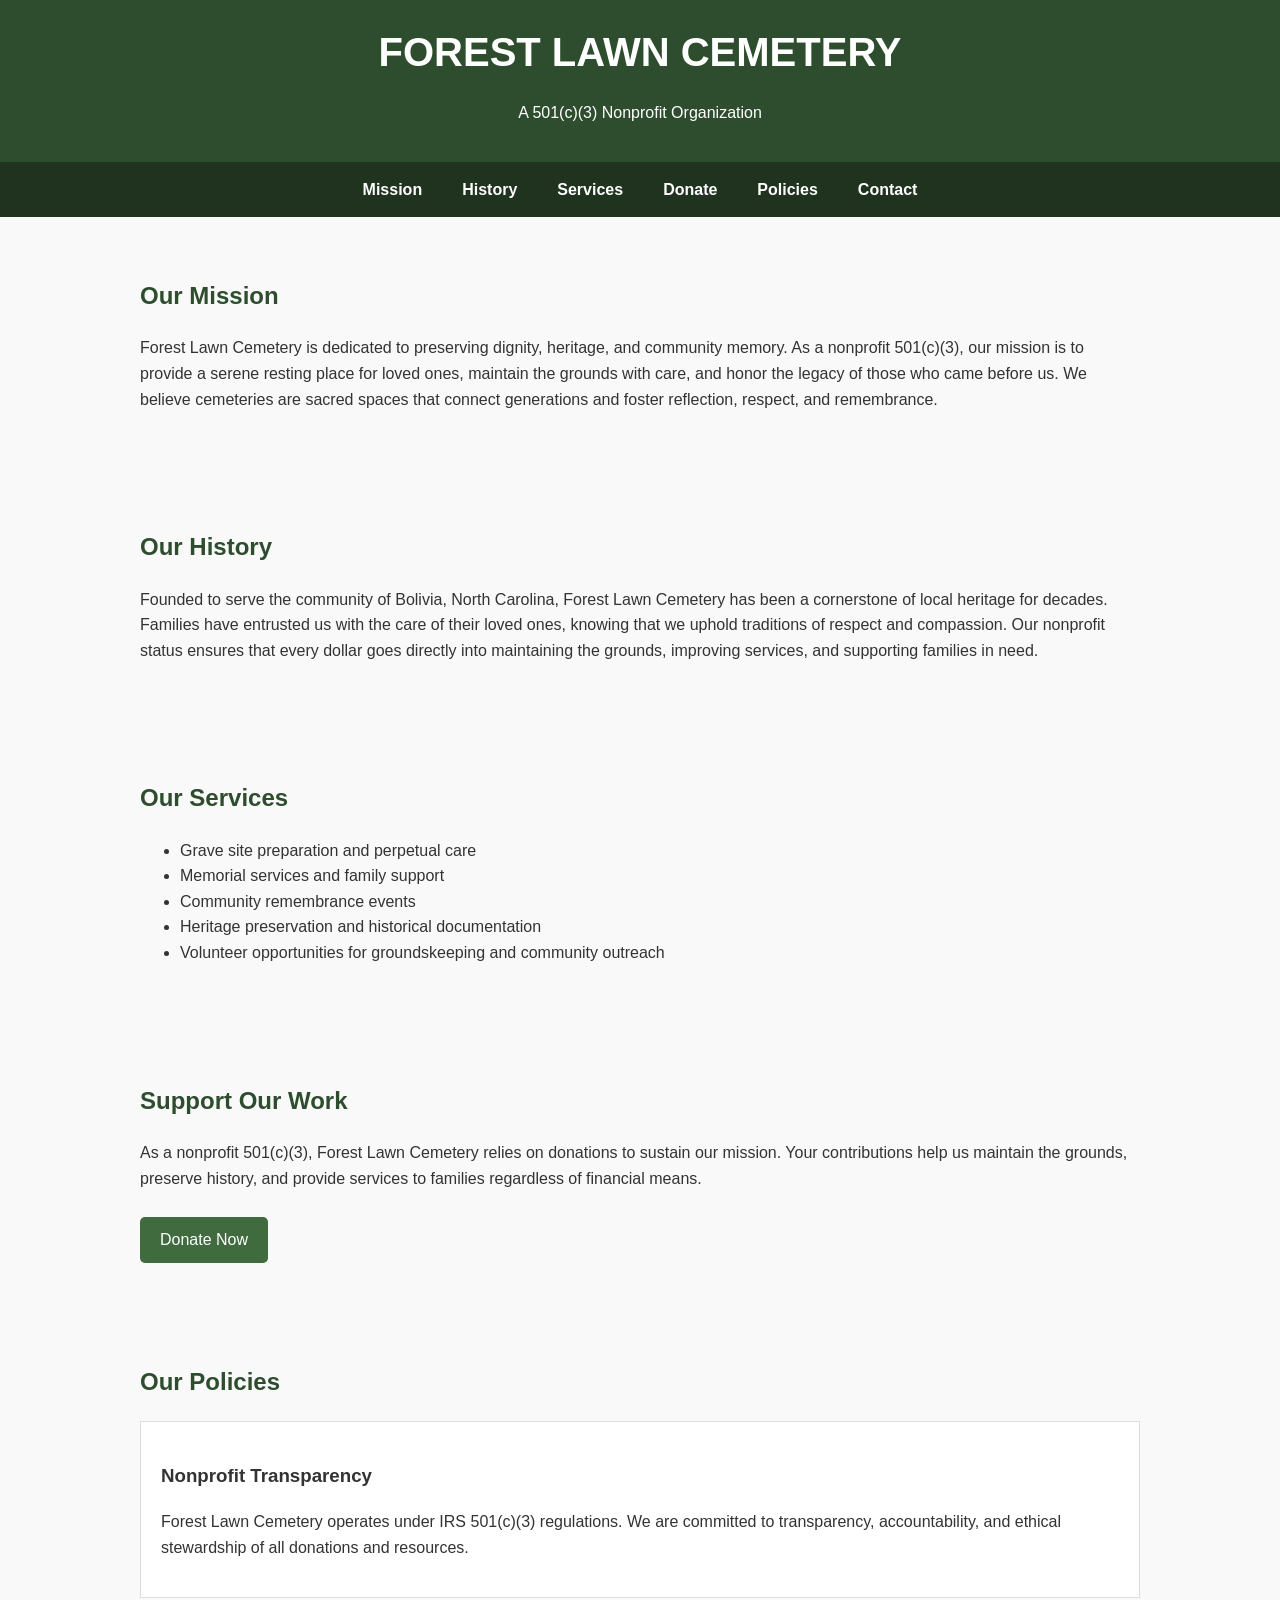
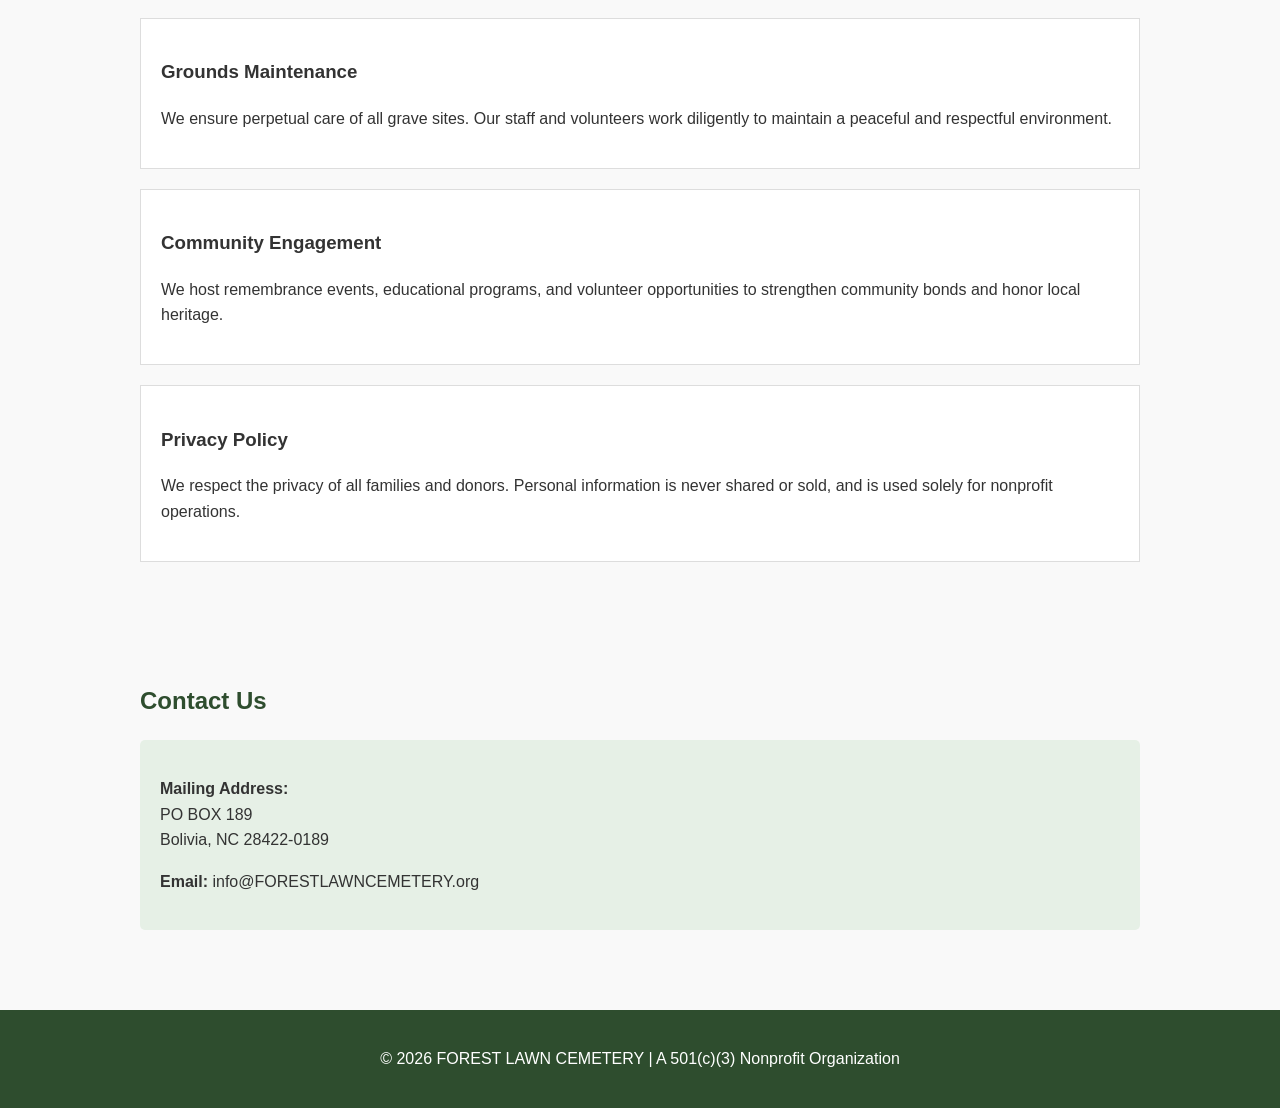
==== commit 4b4867e4: "Update index.html" ====
--- a/index.html
+++ b/index.html
@@ -3,173 +3,154 @@
 <head>
   <meta charset="UTF-8">
   <meta name="viewport" content="width=device-width, initial-scale=1.0">
-  <title>FOREST LAWN CEMETERY - Nonprofit 501(c)(3)</title>
+  <title>FOREST LAWN CEMETERY - Nonprofit Organization</title>
   <style>
     body {
       font-family: Arial, sans-serif;
-      margin: 0; padding: 0;
-      background: #f9f9f9;
+      margin: 0;
+      line-height: 1.6;
+      background-color: #f9f9f9;
       color: #333;
     }
     header {
-      background: #2e4a2e;
-      color: white;
-      padding: 20px;
+      background: #2e4d2e;
+      color: #fff;
+      padding: 20px 0;
       text-align: center;
     }
+    header h1 {
+      margin: 0;
+      font-size: 2.5em;
+    }
     nav {
-      background: #3b5d3b;
+      background: #1f331f;
       display: flex;
       justify-content: center;
     }
     nav a {
-      color: white;
-      padding: 14px 20px;
+      color: #fff;
+      padding: 15px 20px;
       text-decoration: none;
+      font-weight: bold;
     }
     nav a:hover {
-      background: #2e4a2e;
+      background: #3f6b3f;
     }
-    .slideshow-container {
-      position: relative;
-      max-width: 100%;
+    section {
+      padding: 40px;
+      max-width: 1000px;
       margin: auto;
     }
-    .slides {
-      display: none;
-    }
-    .slides img {
-      width: 100%;
-      height: 400px;
-      object-fit: cover;
-    }
-    .section {
-      padding: 40px;
-      max-width: 1200px;
-      margin: auto;
-    }
-    .section h2 {
-      color: #2e4a2e;
-    }
-    .images-grid {
-      display: grid;
-      grid-template-columns: repeat(3, 1fr);
-      gap: 20px;
-      margin-top: 20px;
-    }
-    .images-grid img {
-      width: 100%;
-      height: 200px;
-      object-fit: cover;
-      border-radius: 8px;
+    h2 {
+      color: #2e4d2e;
+      margin-bottom: 20px;
     }
     footer {
-      background: #2e4a2e;
-      color: white;
+      background: #2e4d2e;
+      color: #fff;
       text-align: center;
       padding: 20px;
       margin-top: 40px;
     }
+    .policy {
+      background: #fff;
+      border: 1px solid #ddd;
+      padding: 20px;
+      margin-bottom: 20px;
+    }
+    .contact-info {
+      background: #e6f0e6;
+      padding: 20px;
+      border-radius: 5px;
+    }
+    .donate-btn {
+      display: inline-block;
+      background: #3f6b3f;
+      color: #fff;
+      padding: 10px 20px;
+      text-decoration: none;
+      border-radius: 5px;
+      margin-top: 10px;
+    }
+    .donate-btn:hover {
+      background: #2e4d2e;
+    }
   </style>
 </head>
 <body>
+  <header>
+    <h1>FOREST LAWN CEMETERY</h1>
+    <p>A 501(c)(3) Nonprofit Organization</p>
+  </header>
 
-<header>
-  <h1>FOREST LAWN CEMETERY</h1>
-  <p>A nonprofit 501(c)(3) organization preserving legacy and dignity</p>
-</header>
+  <nav>
+    <a href="#mission">Mission</a>
+    <a href="#history">History</a>
+    <a href="#services">Services</a>
+    <a href="#donate">Donate</a>
+    <a href="#policies">Policies</a>
+    <a href="#contact">Contact</a>
+  </nav>
 
-<nav>
-  <a href="#about">About Us</a>
-  <a href="#mission">Mission</a>
-  <a href="#programs">Programs</a>
-  <a href="#donate">Donate</a>
-  <a href="#contact">Contact</a>
-  <a href="#policies">Policies</a>
-</nav>
+  <section id="mission">
+    <h2>Our Mission</h2>
+    <p>Forest Lawn Cemetery is dedicated to preserving dignity, heritage, and community memory. As a nonprofit 501(c)(3), our mission is to provide a serene resting place for loved ones, maintain the grounds with care, and honor the legacy of those who came before us. We believe cemeteries are sacred spaces that connect generations and foster reflection, respect, and remembrance.</p>
+  </section>
 
-<!-- Slideshow -->
-<div class="slideshow-container">
-  <div class="slides"><img src="image1.jpg" alt="Forest Lawn Cemetery view"></div>
-  <div class="slides"><img src="image2.jpg" alt="Memorial grounds"></div>
-  <div class="slides"><img src="image3.jpg" alt="Community remembrance"></div>
-</div>
+  <section id="history">
+    <h2>Our History</h2>
+    <p>Founded to serve the community of Bolivia, North Carolina, Forest Lawn Cemetery has been a cornerstone of local heritage for decades. Families have entrusted us with the care of their loved ones, knowing that we uphold traditions of respect and compassion. Our nonprofit status ensures that every dollar goes directly into maintaining the grounds, improving services, and supporting families in need.</p>
+  </section>
 
-<script>
-  let slideIndex = 0;
-  showSlides();
-  function showSlides() {
-    let slides = document.getElementsByClassName("slides");
-    for (let i = 0; i < slides.length; i++) {
-      slides[i].style.display = "none";
-    }
-    slideIndex++;
-    if (slideIndex > slides.length) {slideIndex = 1}
-    slides[slideIndex-1].style.display = "block";
-    setTimeout(showSlides, 4000); // Change image every 4 seconds
-  }
-</script>
+  <section id="services">
+    <h2>Our Services</h2>
+    <ul>
+      <li>Grave site preparation and perpetual care</li>
+      <li>Memorial services and family support</li>
+      <li>Community remembrance events</li>
+      <li>Heritage preservation and historical documentation</li>
+      <li>Volunteer opportunities for groundskeeping and community outreach</li>
+    </ul>
+  </section>
 
-<!-- Sections -->
-<div class="section" id="about">
-  <h2>About Us</h2>
-  <p>Forest Lawn Cemetery is a nonprofit 501(c)(3) organization dedicated to preserving the dignity, heritage, and memory of our community. Established to serve families with compassion and respect, we provide a serene resting place and maintain the grounds with care. Our nonprofit status ensures that all donations directly support preservation, maintenance, and community remembrance programs.</p>
-</div>
+  <section id="donate">
+    <h2>Support Our Work</h2>
+    <p>As a nonprofit 501(c)(3), Forest Lawn Cemetery relies on donations to sustain our mission. Your contributions help us maintain the grounds, preserve history, and provide services to families regardless of financial means.</p>
+    <a href="#" class="donate-btn">Donate Now</a>
+  </section>
 
-<div class="section" id="mission">
-  <h2>Our Mission</h2>
-  <p>Our mission is to honor lives, preserve history, and provide a peaceful environment for reflection. We believe cemeteries are sacred spaces that connect generations, offering comfort and continuity. Through stewardship and community engagement, we ensure Forest Lawn Cemetery remains a place of dignity and legacy.</p>
-</div>
+  <section id="policies">
+    <h2>Our Policies</h2>
+    <div class="policy">
+      <h3>Nonprofit Transparency</h3>
+      <p>Forest Lawn Cemetery operates under IRS 501(c)(3) regulations. We are committed to transparency, accountability, and ethical stewardship of all donations and resources.</p>
+    </div>
+    <div class="policy">
+      <h3>Grounds Maintenance</h3>
+      <p>We ensure perpetual care of all grave sites. Our staff and volunteers work diligently to maintain a peaceful and respectful environment.</p>
+    </div>
+    <div class="policy">
+      <h3>Community Engagement</h3>
+      <p>We host remembrance events, educational programs, and volunteer opportunities to strengthen community bonds and honor local heritage.</p>
+    </div>
+    <div class="policy">
+      <h3>Privacy Policy</h3>
+      <p>We respect the privacy of all families and donors. Personal information is never shared or sold, and is used solely for nonprofit operations.</p>
+    </div>
+  </section>
 
-<div class="section" id="programs">
-  <h2>Programs & Initiatives</h2>
-  <ul>
-    <li><strong>Grounds Preservation:</strong> Maintaining landscapes, monuments, and memorials with care.</li>
-    <li><strong>Community Engagement:</strong> Hosting remembrance events and educational programs.</li>
-    <li><strong>Historical Preservation:</strong> Documenting and protecting heritage for future generations.</li>
-  </ul>
-</div>
+  <section id="contact">
+    <h2>Contact Us</h2>
+    <div class="contact-info">
+      <p><strong>Mailing Address:</strong><br>
+      PO BOX 189<br>
+      Bolivia, NC 28422-0189</p>
+      <p><strong>Email:</strong> info@FORESTLAWNCEMETERY.org</p>
+    </div>
+  </section>
 
-<div class="section" id="donate">
-  <h2>Donate</h2>
-  <p>As a 501(c)(3) nonprofit, your contributions are tax-deductible. Donations help us maintain the cemetery, support community programs, and preserve history. Every gift strengthens our mission.</p>
-  <button style="padding:10px 20px; background:#3b5d3b; color:white; border:none; border-radius:5px;">Donate Now</button>
-</div>
-
-<div class="section" id="contact">
-  <h2>Contact Us</h2>
-  <p>PO BOX 189, Bolivia, NC 28422-0189</p>
-  <p>Email: <a href="mailto:info@FORESTLAWNCEMETERY.org">info@FORESTLAWNCEMETERY.org</a></p>
-</div>
-
-<div class="section" id="policies">
-  <h2>Policies & Compliance</h2>
-  <p>Forest Lawn Cemetery adheres to nonprofit best practices, Google Ad Grants policies, and Google Workspace guidelines. We ensure transparency, accountability, and responsible stewardship of resources. Our policies include:</p>
-  <ul>
-    <li>Nonprofit compliance with IRS 501(c)(3) regulations.</li>
-    <li>Clear and accessible donation information.</li>
-    <li>Accurate representation of services and mission.</li>
-    <li>Respectful and inclusive communication.</li>
-    <li>Commitment to data privacy and responsible use of digital tools.</li>
-  </ul>
-</div>
-
-<!-- Landing Page Images -->
-<div class="section">
-  <h2>Gallery</h2>
-  <div class="images-grid">
-    <img src="image4.jpg" alt="Memorial stone">
-    <img src="image5.jpg" alt="Peaceful landscape">
-    <img src="image6.jpg" alt="Community remembrance event">
-    <img src="image7.jpg" alt="Historic monument">
-    <img src="image8.jpg" alt="Family tribute">
-    <img src="image9.jpg" alt="Sunset over cemetery grounds">
-  </div>
-</div>
-
-<footer>
-  <p>&copy; 2026 Forest Lawn Cemetery | Nonprofit 501(c)(3)</p>
-</footer>
-
+  <footer>
+    <p>&copy; 2026 FOREST LAWN CEMETERY | A 501(c)(3) Nonprofit Organization</p>
+  </footer>
 </body>
 </html>
